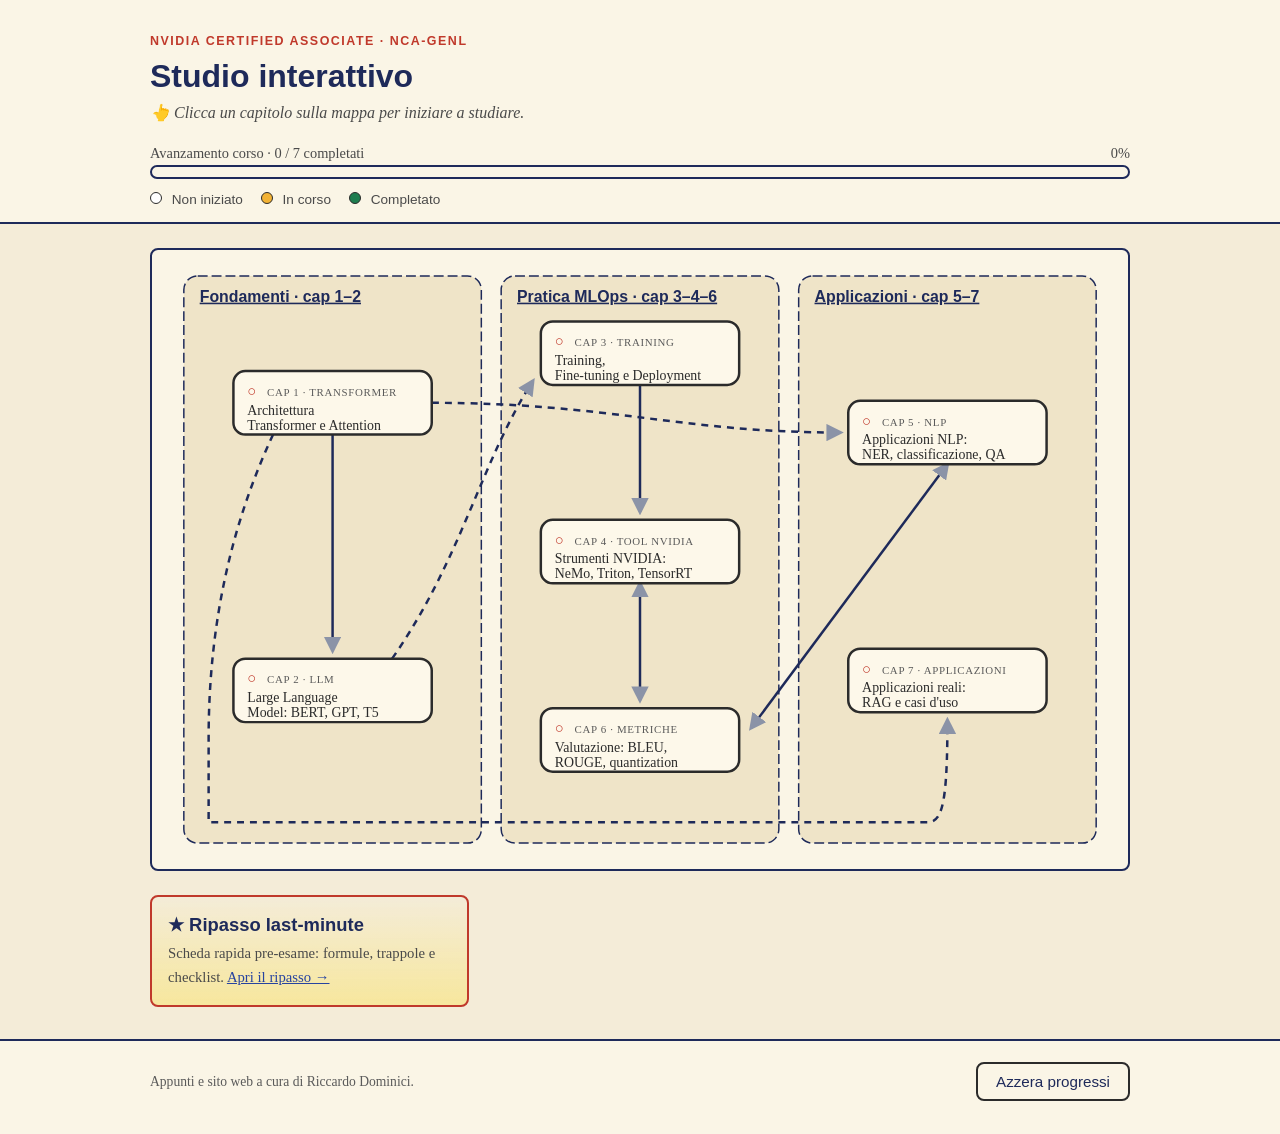
==== index.html @ e51ae3bf "NCA-GENL Studio: sito di studio interattivo (7 capitoli + ripasso) Audio-lezioni TTS, slide sincroni" ====
<!DOCTYPE html>
<html lang="it">
<head>
  <meta charset="UTF-8">
  <meta name="viewport" content="width=device-width, initial-scale=1.0">
  <title>NCA-GENL Studio — Mappa del corso</title>
  <link rel="stylesheet" href="style.css">
</head>
<body>
  <header class="site-header">
    <div class="wrap">
      <p class="eyebrow">NVIDIA Certified Associate · NCA-GENL</p>
      <h1>Studio interattivo</h1>
      <p class="subtitle">👆 Clicca un capitolo sulla mappa per iniziare a studiare.</p>
      <div class="progress-wrap">
        <div class="progress-meta">
          <span id="progress-label">Avanzamento corso</span>
          <span id="progress-pct">0%</span>
        </div>
        <div class="progress-bar" role="progressbar" aria-label="Avanzamento corso" aria-valuemin="0" aria-valuemax="100" aria-valuenow="0">
          <div id="progress-fill" class="progress-fill"></div>
        </div>
      </div>
      <ul class="legend">
        <li><span class="dot status-todo"></span> Non iniziato</li>
        <li><span class="dot status-doing"></span> In corso</li>
        <li><span class="dot status-done"></span> Completato</li>
      </ul>
    </div>
  </header>

  <main class="wrap">
    <section id="map-container" class="map-container" aria-live="polite">
      <p class="muted">Caricamento mappa…</p>
    </section>
    <p id="content-warning" class="notice" hidden></p>
    <section class="areas-list">
      <div class="area-cards">
        <article class="area-card ripasso-card"><h3>★ Ripasso last-minute</h3><p>Scheda rapida pre-esame: formule, trappole e checklist. <a href="chapter.html?id=quick-ref">Apri il ripasso →</a></p></article>
      </div>
    </section>
  </main>

  <footer class="site-footer">
    <div class="wrap">
      <p class="muted small">Appunti e sito web a cura di Riccardo Dominici.</p>
      <button id="reset-btn" class="btn ghost small" type="button">Azzera progressi</button>
    </div>
  </footer>

  <script src="tracker.js"></script>
  <script src="app.js"></script>
  <script src="map.js"></script>
  <script>
    document.addEventListener('DOMContentLoaded', function () {
      var app = window.NCA.app, tracker = window.NCA.tracker;
      var ids = app.CHAPTERS.map(function (c) { return c.id; });

      function drawProgress() {
        var p = tracker.progress(ids);
        document.getElementById('progress-label').textContent =
          'Avanzamento corso · ' + p.done + ' / ' + p.total + ' completati';
        document.getElementById('progress-pct').textContent = p.pct + '%';
        var fill = document.getElementById('progress-fill');
        fill.style.width = p.pct + '%';
        fill.parentElement.setAttribute('aria-valuenow', String(p.pct));
      }

      app.loadContent().then(function (res) {
        if (res.missing.length || Object.keys(res.chapters).length < 7) {
          var w = document.getElementById('content-warning');
          w.hidden = false;
          w.textContent = '📦 Alcuni contenuti sono in arrivo: i capitoli senza dati mostrano il titolo provvisorio.';
        }
        window.NCA.map.render(document.getElementById('map-container'), res.chapters);
        drawProgress();
      });

      document.getElementById('reset-btn').addEventListener('click', function () {
        if (confirm('Azzerare tutti i progressi?')) {
          tracker.resetAll();
          location.reload();
        }
      });

      // Ridisegna la mappa quando si torna da un capitolo (stato aggiornato).
      window.addEventListener('pageshow', function () {
        if (document.getElementById('map-container').querySelector('svg')) {
          app.loadContent().then(function (res) {
            window.NCA.map.render(document.getElementById('map-container'), res.chapters);
            drawProgress();
          });
        }
      });
    });
  </script>
</body>
</html>
---- style.css ----
/* style.css — tema "carta e penna" pulito.
 * Palette carta/inchiostro invariata, tipografia di sistema leggibile,
 * angoli dritti, niente rotazioni né texture rumorose. Zero dipendenze,
 * tutto offline (solo font di sistema). I selettori usati dal JS
 * (map.js, chapter.js, quiz.js, app.js, tracker.js) sono invariati. */

:root {
  --carta: #f4ecd8;          /* sfondo pagina: carta crema */
  --carta-chiara: #faf5e6;   /* foglietti / schede */
  --margine-rosso: rgba(198, 72, 72, 0.6);
  --inchiostro: #2b2b2b;     /* testo corpo: quasi-nero */
  --inchiostro-blu: #1e2a5a; /* titoli: blu-notte */
  --penna-blu: #2743a0;
  --penna-rossa: #c0392b;
  --penna-verde: #1e7d4f;
  --evidenziatore: rgba(250, 225, 90, 0.65);
  --radius: 8px;
  --font-ui: -apple-system, BlinkMacSystemFont, "Inter", "Segoe UI", Roboto, Helvetica, Arial, sans-serif;
  --font-testo: Georgia, "Times New Roman", serif;
}

* { box-sizing: border-box; }

body {
  margin: 0;
  color: var(--inchiostro);
  font-family: var(--font-testo);
  line-height: 1.6;
  background-color: var(--carta);
}

.wrap { max-width: 1020px; margin: 0 auto; padding: 0 20px; }

h1, h2, h3 {
  font-family: var(--font-ui);
  color: var(--inchiostro-blu);
  line-height: 1.25;
}

a { color: var(--penna-blu); text-decoration: underline; }
a:hover { color: var(--inchiostro-blu); }

/* ---------- Header / progresso / legenda ---------- */

.site-header {
  background: var(--carta-chiara);
  border-bottom: 2px solid var(--inchiostro-blu);
  padding: 32px 0 12px;
}
.eyebrow {
  color: var(--penna-rossa);
  text-transform: uppercase;
  letter-spacing: 0.12em;
  font-size: 0.78rem;
  margin: 0;
  font-family: var(--font-ui);
  font-weight: 700;
}
.site-header h1 { margin: 4px 0 0; font-size: 2rem; }
.subtitle { color: #4a4a4a; margin: 4px 0 16px; font-style: italic; }

.progress-meta { display: flex; justify-content: space-between; font-size: 0.9rem; color: #4a4a4a; }
.progress-bar {
  height: 14px;
  background: var(--carta-chiara);
  border: 2px solid var(--inchiostro-blu);
  border-radius: var(--radius);
  overflow: hidden;
}
.progress-fill {
  height: 100%;
  width: 0;
  background: linear-gradient(180deg, rgba(46, 125, 50, 0.85), rgba(46, 125, 50, 0.65));
  transition: width 0.4s ease;
}

.legend { display: flex; gap: 18px; list-style: none; padding: 10px 0 0; margin: 0; font-size: 0.85rem; color: #4a4a4a; flex-wrap: wrap; font-family: var(--font-ui); }
.dot { display: inline-block; width: 12px; height: 12px; border-radius: 50%; margin-right: 6px; vertical-align: baseline; border: 1px solid var(--inchiostro); }
.dot.status-todo { background: #fff; }
.dot.status-doing { background: #f2b234; }
.dot.status-done { background: var(--penna-verde); }

/* ---------- Mappa SVG ---------- */

.map-container {
  margin: 24px 0;
  background: var(--carta-chiara);
  border: 2px solid var(--inchiostro-blu);
  border-radius: var(--radius);
  padding: 12px;
}
.map-container svg { width: 100%; height: auto; display: block; }

.map-band { fill: #efe4c8; stroke: var(--inchiostro-blu); stroke-width: 1.5; stroke-dasharray: 10 4; }
.map-band-label {
  fill: var(--inchiostro-blu);
  font-size: 16px;
  font-weight: 700;
  font-family: var(--font-ui);
  text-decoration: underline;
}
.map-edge { fill: none; stroke: var(--inchiostro-blu); stroke-width: 2.5; }
.map-edge.dashed { stroke-dasharray: 7 6; }

.map-node { cursor: pointer; font-family: var(--font-testo); }
.map-node-box { stroke-width: 2.5; transition: filter 0.15s ease; }
.map-node:hover .map-node-box, .map-node:focus .map-node-box { filter: brightness(0.96); stroke-width: 3.5; }
.map-node:focus { outline: 2px dashed var(--penna-rossa); outline-offset: 3px; }
/* foglietti: carta chiara, bordo inchiostro */
.status-todo .map-node-box { fill: #fdf8ea; stroke: var(--inchiostro); }
.status-doing .map-node-box { fill: #fdf3d0; stroke: var(--inchiostro-blu); }
.status-done .map-node-box { fill: #eef3e4; stroke: var(--penna-verde); }
.map-node-badge { font-size: 15px; font-weight: 700; font-family: var(--font-ui); }
.status-todo .map-node-badge { fill: var(--penna-rossa); }
.status-doing .map-node-badge { fill: var(--penna-blu); }
.status-done .map-node-badge { fill: var(--penna-verde); }
.map-node-cap { fill: #5a5a5a; font-size: 11px; letter-spacing: 0.06em; }
.map-node-title { fill: var(--inchiostro); font-size: 14px; }

/* ---------- Schede aree ---------- */

.area-cards { display: grid; grid-template-columns: repeat(3, 1fr); gap: 12px; margin-bottom: 32px; }
.area-card {
  background: var(--carta-chiara);
  border: 2px solid var(--inchiostro);
  border-radius: var(--radius);
  padding: 16px;
}
.area-card h3 { margin: 0 0 6px; font-size: 1.15rem; }
.area-card p { margin: 0; color: #4a4a4a; font-size: 0.92rem; }
.ripasso-card {
  border-color: var(--penna-rossa);
  background: linear-gradient(180deg, transparent, var(--evidenziatore) 140%);
}

.notice {
  background: var(--carta-chiara);
  border: 2px dashed var(--penna-rossa);
  border-radius: var(--radius);
  padding: 12px 16px;
}
.muted { color: #5a5a5a; }
.small { font-size: 0.85rem; }

/* ---------- Pagina capitolo ---------- */

.chapter { padding-top: 24px; padding-bottom: 48px; }
.chapter-head { display: flex; align-items: center; gap: 12px; margin-bottom: 8px; flex-wrap: wrap; }
.back { color: var(--penna-blu); font-weight: 700; font-family: var(--font-ui); }
.area-tag {
  font-size: 0.8rem;
  padding: 3px 10px;
  border-radius: var(--radius);
  border: 2px solid var(--inchiostro);
  color: var(--inchiostro);
  font-family: var(--font-ui);
  font-weight: 700;
  /* effetto evidenziatore */
  background: linear-gradient(180deg, transparent 10%, var(--evidenziatore) 10%, var(--evidenziatore) 90%, transparent 90%);
}
.area-fondamenti { border-color: var(--penna-blu); }
.area-mlops { border-color: #b07d10; }
.area-applicazioni { border-color: var(--penna-verde); }

.block {
  position: relative;
  background-color: var(--carta-chiara);
  border: 2px solid var(--inchiostro);
  border-left: 4px solid var(--margine-rosso); /* idea del margine, in tinta unita */
  border-radius: var(--radius);
  padding: 18px 20px;
  margin: 20px 0;
}
.block h2 { margin: 0 0 10px; font-size: 1.35rem; }
.keywords { display: grid; grid-template-columns: 180px 1fr; gap: 8px 14px; margin: 0; }
.keywords dt {
  font-weight: 700;
  color: var(--inchiostro-blu);
  /* tinta piena evidenziatore: il termine sta DENTRO il riquadro */
  background: var(--evidenziatore);
  padding: 3px 10px;
  line-height: 1.5;
  border-radius: 2px;
  align-self: start;
  -webkit-box-decoration-break: clone;
  box-decoration-break: clone;
}
.keywords dd { margin: 0; }

/* ---------- Slide ---------- */

.slide-card {
  background: #fffdf4;
  border: 2px solid var(--inchiostro-blu);
  border-radius: var(--radius);
  /* Task5: slide protagonista della tab Lezione */
  padding: 28px 32px;
  min-height: 300px;
}
.slide-body { font-size: 1.08rem; line-height: 1.65; }
.slide-body h3 { margin-top: 0; font-size: 1.45rem; line-height: 1.3; }
.slide-body ul { padding-left: 22px; }
.slide-body li { margin: 8px 0; }
.slide-bar { display: flex; align-items: center; justify-content: space-between; margin-top: 16px; gap: 8px; }
.slide-counter { color: #5a5a5a; font-size: 0.9rem; font-family: var(--font-ui); }

/* ---------- Audio ---------- */

.audio-player { width: 100%; }
.audio-missing { margin: 0; font-style: italic; }

/* ---------- Quiz ---------- */

.quiz-q {
  border: 2px solid var(--inchiostro);
  border-radius: var(--radius);
  padding: 12px 16px;
  margin: 0 0 14px;
  background: #fffdf4;
}
.quiz-q legend { font-family: var(--font-ui); font-weight: 700; color: var(--inchiostro-blu); padding: 0 8px; }
.quiz-opt { display: block; padding: 5px 0; cursor: pointer; }
.quiz-opt:hover { background: rgba(250, 225, 90, 0.25); }
.quiz-opt input { margin-right: 8px; accent-color: var(--penna-rossa); }
.quiz-feedback { margin-top: 8px; padding: 8px 12px; font-size: 0.92rem; border-width: 2px; border-style: solid; border-radius: var(--radius); }
/* niente riempimenti piatti scuri: carta chiara + bordo penna */
.quiz-feedback.ok {
  background: #fffdf4;
  border-color: var(--penna-verde);
  color: #14532d;
}
.quiz-feedback.ko {
  background: #fffdf4;
  border-color: var(--penna-rossa);
  color: #7f1d1d;
}
.quiz-actions { display: flex; align-items: center; gap: 16px; flex-wrap: wrap; }
.quiz-result {
  color: var(--inchiostro);
  margin: 0;
  padding: 2px 8px;
  background: linear-gradient(180deg, transparent 20%, var(--evidenziatore) 20%, var(--evidenziatore) 88%, transparent 88%);
}

/* ---------- Bottone completamento ---------- */

.done-row { margin: 24px 0; text-align: center; }

/* ---------- Bottoni ---------- */

.btn {
  background: var(--carta-chiara);
  color: var(--inchiostro-blu);
  border: 2px solid var(--inchiostro);
  border-radius: var(--radius);
  padding: 9px 18px;
  font-size: 0.95rem;
  font-family: var(--font-ui);
  cursor: pointer;
  transition: border-color 0.12s ease, box-shadow 0.12s ease;
}
.btn:hover:not(:disabled) {
  border-color: var(--inchiostro-blu);
  box-shadow: 2px 2px 0 rgba(30, 42, 90, 0.35);
}
.btn:disabled { opacity: 0.4; cursor: default; }
.btn.primary { background: var(--evidenziatore); border-color: var(--inchiostro-blu); font-weight: 700; }
.btn.primary:hover { background: rgba(250, 225, 90, 0.85); }
.btn.big { font-size: 1.05rem; padding: 12px 28px; }
/* timbro di completamento */
.btn.done {
  background: #fffdf4;
  border: 3px double var(--penna-rossa);
  border-radius: var(--radius);
  color: var(--penna-rossa);
  font-weight: 700;
  letter-spacing: 0.04em;
}
.btn.done:hover:not(:disabled) { border-color: var(--penna-rossa); }
.btn.ghost { background: transparent; }
.slide-nav { min-width: 52px; }
button:focus-visible, a:focus-visible, input:focus-visible {
  outline: 2px dashed var(--penna-rossa);
  outline-offset: 2px;
}

/* ---------- Footer ---------- */

.site-footer { border-top: 2px solid var(--inchiostro-blu); padding: 16px 0 28px; background: var(--carta-chiara); }
.site-footer .wrap { display: flex; align-items: center; justify-content: space-between; gap: 12px; flex-wrap: wrap; }

@media (max-width: 640px) {
  .site-header h1 { font-size: 1.5rem; }
  .area-cards { grid-template-columns: 1fr; }
  .keywords { grid-template-columns: 1fr; }
  .quiz-actions { flex-direction: column; align-items: stretch; }
  .block { border-left-width: 3px; }
  .slide-bar { flex-wrap: wrap; }
  .map-container { padding: 8px; }
  .legend { gap: 12px; }
}

/* ---------- Pagina capitolo a tab + lezione guidata ---------- */
/* Solo riuso variabili esistenti: carta, inchiostro, evidenziatore. */

.tablist {
  display: flex;
  gap: 8px;
  flex-wrap: wrap;
  margin: 16px 0 0;
}
.tab {
  background: var(--carta-chiara);
  color: var(--inchiostro-blu);
  border: 2px solid var(--inchiostro);
  border-radius: var(--radius);
  padding: 9px 18px;
  font-size: 0.95rem;
  font-family: var(--font-ui);
  cursor: pointer;
}
.tab:hover { border-color: var(--inchiostro-blu); box-shadow: 2px 2px 0 rgba(30, 42, 90, 0.35); }
.tab[aria-selected="true"] {
  background: linear-gradient(180deg, transparent 10%, var(--evidenziatore) 10%, var(--evidenziatore) 90%, transparent 90%), var(--carta-chiara);
  border-color: var(--inchiostro-blu);
  font-weight: 700;
}
.tabpanel { margin-top: 0; }
.tabpanel[hidden] { display: none; }

/* Player custom */
.player { margin-bottom: 16px; }
.player-row { display: flex; align-items: center; gap: 8px; flex-wrap: wrap; }
.player .time {
  font-family: var(--font-ui);
  color: var(--inchiostro-blu);
  font-size: 0.9rem;
  white-space: nowrap;
}
.speed-group { display: inline-flex; gap: 4px; flex-wrap: wrap; }
.speed-btn { padding: 5px 10px; font-size: 0.82rem; }
.speed-btn.on { background: var(--evidenziatore); border-color: var(--inchiostro-blu); font-weight: 700; }
.seek-wrap { position: relative; margin-top: 10px; }
.seek { width: 100%; accent-color: var(--penna-rossa); }
.seek-ticks { position: relative; height: 8px; }
.seek-tick {
  position: absolute;
  top: 0;
  width: 2px;
  height: 8px;
  background: var(--inchiostro-blu);
  opacity: 0.55;
}

/* Trascrizione karaoke */
.transcript {
  margin-top: 16px;
  /* Task5: trascrizione secondaria e compatta, karaoke invariato */
  max-height: 180px;
  overflow-y: auto;
  padding: 8px 10px;
  border: 1px solid rgba(43, 43, 43, 0.35);
  border-radius: var(--radius);
  background: var(--carta-chiara);
  font-size: 0.92rem;
}
.sentence {
  margin: 0 0 8px;
  padding: 6px 10px;
  border-radius: 4px;
  line-height: 1.55;
}
.sentence.clickable { cursor: pointer; }
.sentence.clickable:hover { background: rgba(250, 225, 90, 0.25); }
.sentence.active {
  /* giallo evidenziatore del tema, tinta piena per massima visibilità */
  background: var(--evidenziatore);
  font-weight: 700;
  color: var(--inchiostro-blu);
}

@media (max-width: 640px) {
  .player-row { align-items: stretch; }
  /* Task5: slide protagonista anche su mobile, transcript compatto */
  .slide-card { padding: 20px 18px; min-height: 220px; }
  .slide-body { font-size: 1rem; }
  .slide-body h3 { font-size: 1.2rem; }
  .transcript { max-height: 140px; }
}

/* Formule MathML - task6 */
.slide-body li.has-formula { list-style: none; margin-left: -22px; }
.formula {
  /* riquadro formula: centrata, serif grande, evidenziatore sobrio in palette */
  text-align: center;
  font-family: var(--font-testo);
  font-size: 1.25rem;
  line-height: 2;
  padding: 12px 16px;
  margin: 12px 0 6px;
  background: var(--carta-chiara);
  border: 1px solid var(--margine-rosso);
  border-left: 4px solid var(--penna-blu);
  border-radius: var(--radius);
  overflow-x: auto;
}
.formula math { font-size: 1.2em; }
.formula-fb { display: none; }
.no-mathml .formula math { display: none; }
.no-mathml .formula-fb {
  /* fallback Unicode leggibile quando il browser non compone MathML */
  display: block;
  font-family: var(--font-testo);
  font-size: 1.15rem;
  font-style: italic;
  color: var(--inchiostro);
}
.formula-caption {
  font-size: 0.98rem;
  line-height: 1.6;
  color: var(--inchiostro);
  margin: 2px 0 10px;
  padding-left: 4px;
  border-left: 3px solid var(--evidenziatore);
}
.slide-body li.has-diagnosis { list-style: none; margin-left: -22px; }
.diagnosis-title {
  font-weight: 700;
  color: var(--inchiostro-blu);
  font-size: 1.08rem;
  margin: 10px 0 4px;
}
.diagnosis-text {
  background: var(--carta-chiara);
  border: 1px solid var(--margine-rosso);
  border-left: 4px solid var(--penna-verde);
  border-radius: var(--radius);
  padding: 10px 14px;
  line-height: 1.65;
  margin-bottom: 8px;
}
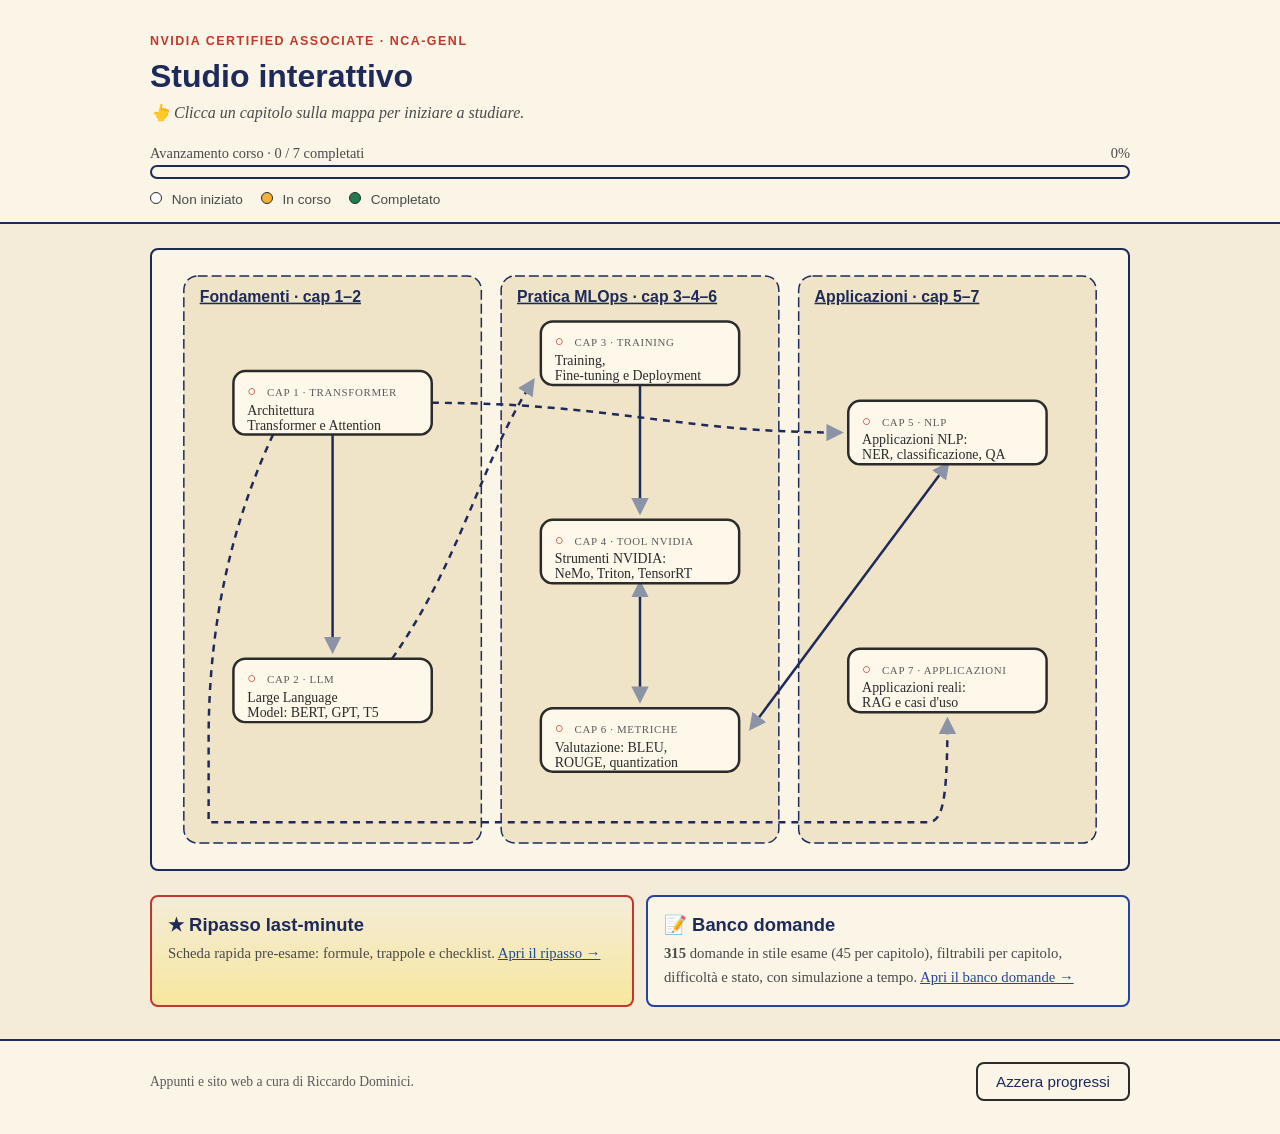
==== commit 0292774d: "Banco domande: 315 domande d'esame filtrabili per capitolo Il quiz di fine capitolo (6-7 domande) ba" ====
--- a/index.html
+++ b/index.html
@@ -37,6 +37,7 @@
     <section class="areas-list">
       <div class="area-cards">
         <article class="area-card ripasso-card"><h3>★ Ripasso last-minute</h3><p>Scheda rapida pre-esame: formule, trappole e checklist. <a href="chapter.html?id=quick-ref">Apri il ripasso →</a></p></article>
+        <article class="area-card domande-card"><h3>📝 Banco domande</h3><p><strong id="qbank-count">315</strong> domande in stile esame (45 per capitolo), filtrabili per capitolo, difficoltà e stato, con simulazione a tempo. <a href="domande.html">Apri il banco domande →</a></p></article>
       </div>
     </section>
   </main>
--- a/style.css
+++ b/style.css
@@ -119,7 +119,7 @@
 
 /* ---------- Schede aree ---------- */
 
-.area-cards { display: grid; grid-template-columns: repeat(3, 1fr); gap: 12px; margin-bottom: 32px; }
+.area-cards { display: grid; grid-template-columns: repeat(auto-fit, minmax(260px, 1fr)); gap: 12px; margin-bottom: 32px; }
 .area-card {
   background: var(--carta-chiara);
   border: 2px solid var(--inchiostro);
@@ -439,3 +439,240 @@
   line-height: 1.65;
   margin-bottom: 8px;
 }
+
+/* ---------- Banco domande (domande.html) ---------- */
+/* Stessa palette carta/inchiostro: chip = foglietti, card = schede. */
+
+.qbank-page { padding-top: 24px; padding-bottom: 56px; }
+
+/* Barra filtri */
+.qb-toolbar {
+  background: var(--carta-chiara);
+  border: 2px solid var(--inchiostro-blu);
+  border-radius: var(--radius);
+  padding: 14px 16px;
+  margin: 20px 0 16px;
+}
+.qb-row {
+  display: flex;
+  align-items: baseline;
+  gap: 10px;
+  flex-wrap: wrap;
+  margin-bottom: 10px;
+}
+.qb-row:last-child { margin-bottom: 0; }
+.qb-label {
+  font-family: var(--font-ui);
+  font-weight: 700;
+  color: var(--inchiostro-blu);
+  font-size: 0.85rem;
+  text-transform: uppercase;
+  letter-spacing: 0.06em;
+  min-width: 82px;
+}
+.chip-group { display: flex; gap: 6px; flex-wrap: wrap; }
+.chip {
+  background: #fdf8ea;
+  color: var(--inchiostro);
+  border: 2px solid var(--inchiostro);
+  border-radius: var(--radius);
+  padding: 5px 12px;
+  font-family: var(--font-ui);
+  font-size: 0.85rem;
+  cursor: pointer;
+  transition: box-shadow 0.12s ease, border-color 0.12s ease;
+}
+.chip:hover:not(:disabled) { border-color: var(--inchiostro-blu); box-shadow: 2px 2px 0 rgba(30, 42, 90, 0.3); }
+.chip:disabled { opacity: 0.35; cursor: default; }
+.chip.on {
+  background: var(--evidenziatore);
+  border-color: var(--inchiostro-blu);
+  font-weight: 700;
+  color: var(--inchiostro-blu);
+}
+/* i chip capitolo ereditano il colore d'area già usato in mappa e tag */
+.chip.area-fondamenti.on { border-color: var(--penna-blu); }
+.chip.area-mlops.on { border-color: #b07d10; }
+.chip.area-applicazioni.on { border-color: var(--penna-verde); }
+
+.qb-search {
+  flex: 1 1 260px;
+  min-width: 180px;
+  padding: 7px 10px;
+  font-family: var(--font-ui);
+  font-size: 0.9rem;
+  color: var(--inchiostro);
+  background: #fffdf4;
+  border: 2px solid var(--inchiostro);
+  border-radius: var(--radius);
+}
+
+/* Statistiche */
+.qb-statsbox { margin-bottom: 18px; }
+.qb-stats { margin: 0 0 6px; font-family: var(--font-ui); font-size: 0.95rem; }
+.qb-bar { height: 10px; }
+.qb-ok { color: var(--penna-verde); font-weight: 700; }
+.qb-ko { color: var(--penna-rossa); font-weight: 700; }
+
+/* Card domanda */
+.qlist { display: flex; flex-direction: column; gap: 14px; }
+.qcard {
+  background: var(--carta-chiara);
+  border: 2px solid var(--inchiostro);
+  border-left: 4px solid var(--margine-rosso);
+  border-radius: var(--radius);
+  padding: 14px 18px;
+}
+.qcard.answered-ok { border-left-color: var(--penna-verde); }
+.qcard.answered-ko { border-left-color: var(--penna-rossa); }
+
+.qcard-head { display: flex; align-items: center; gap: 8px; flex-wrap: wrap; margin-bottom: 8px; }
+.qnum {
+  font-family: var(--font-ui);
+  font-weight: 700;
+  color: var(--inchiostro-blu);
+  font-size: 0.95rem;
+}
+.qtag {
+  font-family: var(--font-ui);
+  font-size: 0.72rem;
+  padding: 2px 8px;
+  border: 1px solid var(--inchiostro);
+  border-radius: var(--radius);
+  color: var(--inchiostro);
+  background: #fdf8ea;
+  white-space: nowrap;
+}
+.qtag.area-fondamenti { border-color: var(--penna-blu); color: var(--penna-blu); }
+.qtag.area-mlops { border-color: #b07d10; color: #8a610c; }
+.qtag.area-applicazioni { border-color: var(--penna-verde); color: var(--penna-verde); }
+.qtag.diff-facile { border-style: dashed; color: #5a5a5a; }
+.qtag.diff-media { background: rgba(250, 225, 90, 0.35); }
+.qtag.diff-difficile { border-color: var(--penna-rossa); color: var(--penna-rossa); font-weight: 700; }
+.qtag.tag { opacity: 0.75; font-style: italic; }
+
+.star {
+  margin-left: auto;
+  background: transparent;
+  border: none;
+  font-size: 1.25rem;
+  line-height: 1;
+  color: #9a9a9a;
+  cursor: pointer;
+  padding: 2px 4px;
+}
+.star.on { color: #c8971a; }
+.star:hover { color: var(--penna-rossa); }
+
+.qtext {
+  font-size: 1.05rem;
+  margin: 0 0 12px;
+  line-height: 1.55;
+}
+
+.qopts { display: flex; flex-direction: column; gap: 6px; }
+.qopt {
+  display: flex;
+  align-items: flex-start;
+  gap: 10px;
+  width: 100%;
+  text-align: left;
+  background: #fffdf4;
+  border: 2px solid rgba(43, 43, 43, 0.45);
+  border-radius: var(--radius);
+  padding: 9px 12px;
+  font-family: var(--font-testo);
+  font-size: 0.98rem;
+  line-height: 1.45;
+  color: var(--inchiostro);
+  cursor: pointer;
+  transition: background 0.12s ease, border-color 0.12s ease;
+}
+.qopt:hover:not(:disabled) { background: rgba(250, 225, 90, 0.25); border-color: var(--inchiostro); }
+.qopt:disabled { cursor: default; }
+.qopt-k {
+  font-family: var(--font-ui);
+  font-weight: 700;
+  color: var(--inchiostro-blu);
+  min-width: 18px;
+}
+.qopt.ok { border-color: var(--penna-verde); background: #eef5ea; }
+.qopt.ok .qopt-k { color: var(--penna-verde); }
+.qopt.ko { border-color: var(--penna-rossa); background: #f8ecea; }
+.qopt.ko .qopt-k { color: var(--penna-rossa); }
+.qopt.chosen { border-color: var(--inchiostro-blu); background: var(--evidenziatore); font-weight: 700; }
+
+/* Feedback e spiegazione */
+.qfb-host { margin-top: 10px; }
+.qfb {
+  border: 2px solid var(--inchiostro);
+  border-radius: var(--radius);
+  background: #fffdf4;
+  padding: 10px 14px;
+}
+.qfb.ok { border-color: var(--penna-verde); }
+.qfb.ko { border-color: var(--penna-rossa); }
+.qfb-title { margin: 0 0 6px; font-family: var(--font-ui); font-weight: 700; font-size: 0.92rem; }
+.qfb.ok .qfb-title { color: #14532d; }
+.qfb.ko .qfb-title { color: #7f1d1d; }
+.qfb-text { margin: 0; font-size: 0.95rem; line-height: 1.6; }
+.qfb-src { margin: 6px 0 0; font-size: 0.78rem; color: #6a6a6a; font-style: italic; }
+.qretry { margin-top: 8px; }
+
+.qb-more { display: block; margin: 20px auto 0; }
+
+/* Simulazione d'esame */
+.exam-setup h2 { margin-top: 0; }
+.exam-bar {
+  position: sticky;
+  top: 0;
+  z-index: 5;
+  display: flex;
+  align-items: center;
+  gap: 14px;
+  flex-wrap: wrap;
+  background: var(--carta-chiara);
+  border: 2px solid var(--inchiostro-blu);
+  border-radius: var(--radius);
+  padding: 10px 14px;
+  margin-bottom: 14px;
+}
+.exam-count { font-family: var(--font-ui); font-weight: 700; color: var(--inchiostro-blu); }
+.exam-clock {
+  font-family: var(--font-ui);
+  font-size: 1.1rem;
+  font-weight: 700;
+  padding: 2px 10px;
+  border: 2px solid var(--inchiostro);
+  border-radius: var(--radius);
+  background: #fffdf4;
+}
+.exam-clock.urgent { color: var(--penna-rossa); border-color: var(--penna-rossa); }
+.exam-bar .btn { margin-left: auto; }
+
+.exam-result { text-align: center; }
+.exam-result.pass { border-color: var(--penna-verde); }
+.exam-result.fail { border-color: var(--penna-rossa); }
+.exam-score {
+  font-family: var(--font-ui);
+  font-size: 2rem;
+  font-weight: 700;
+  margin: 6px 0;
+  color: var(--inchiostro-blu);
+}
+.exam-result.pass .exam-score { color: var(--penna-verde); }
+.exam-result.fail .exam-score { color: var(--penna-rossa); }
+
+/* Scheda "banco domande" in home e link nel capitolo */
+.domande-card { border-color: var(--penna-blu); }
+.chapter-qlink { margin: 18px 0 0; }
+
+@media (max-width: 640px) {
+  .qb-label { min-width: 100%; }
+  .qb-row { gap: 6px; }
+  .chip { font-size: 0.8rem; padding: 5px 10px; }
+  .qcard { padding: 12px 14px; }
+  .qtext { font-size: 1rem; }
+  .exam-bar { gap: 8px; }
+  .exam-bar .btn { margin-left: 0; width: 100%; }
+}
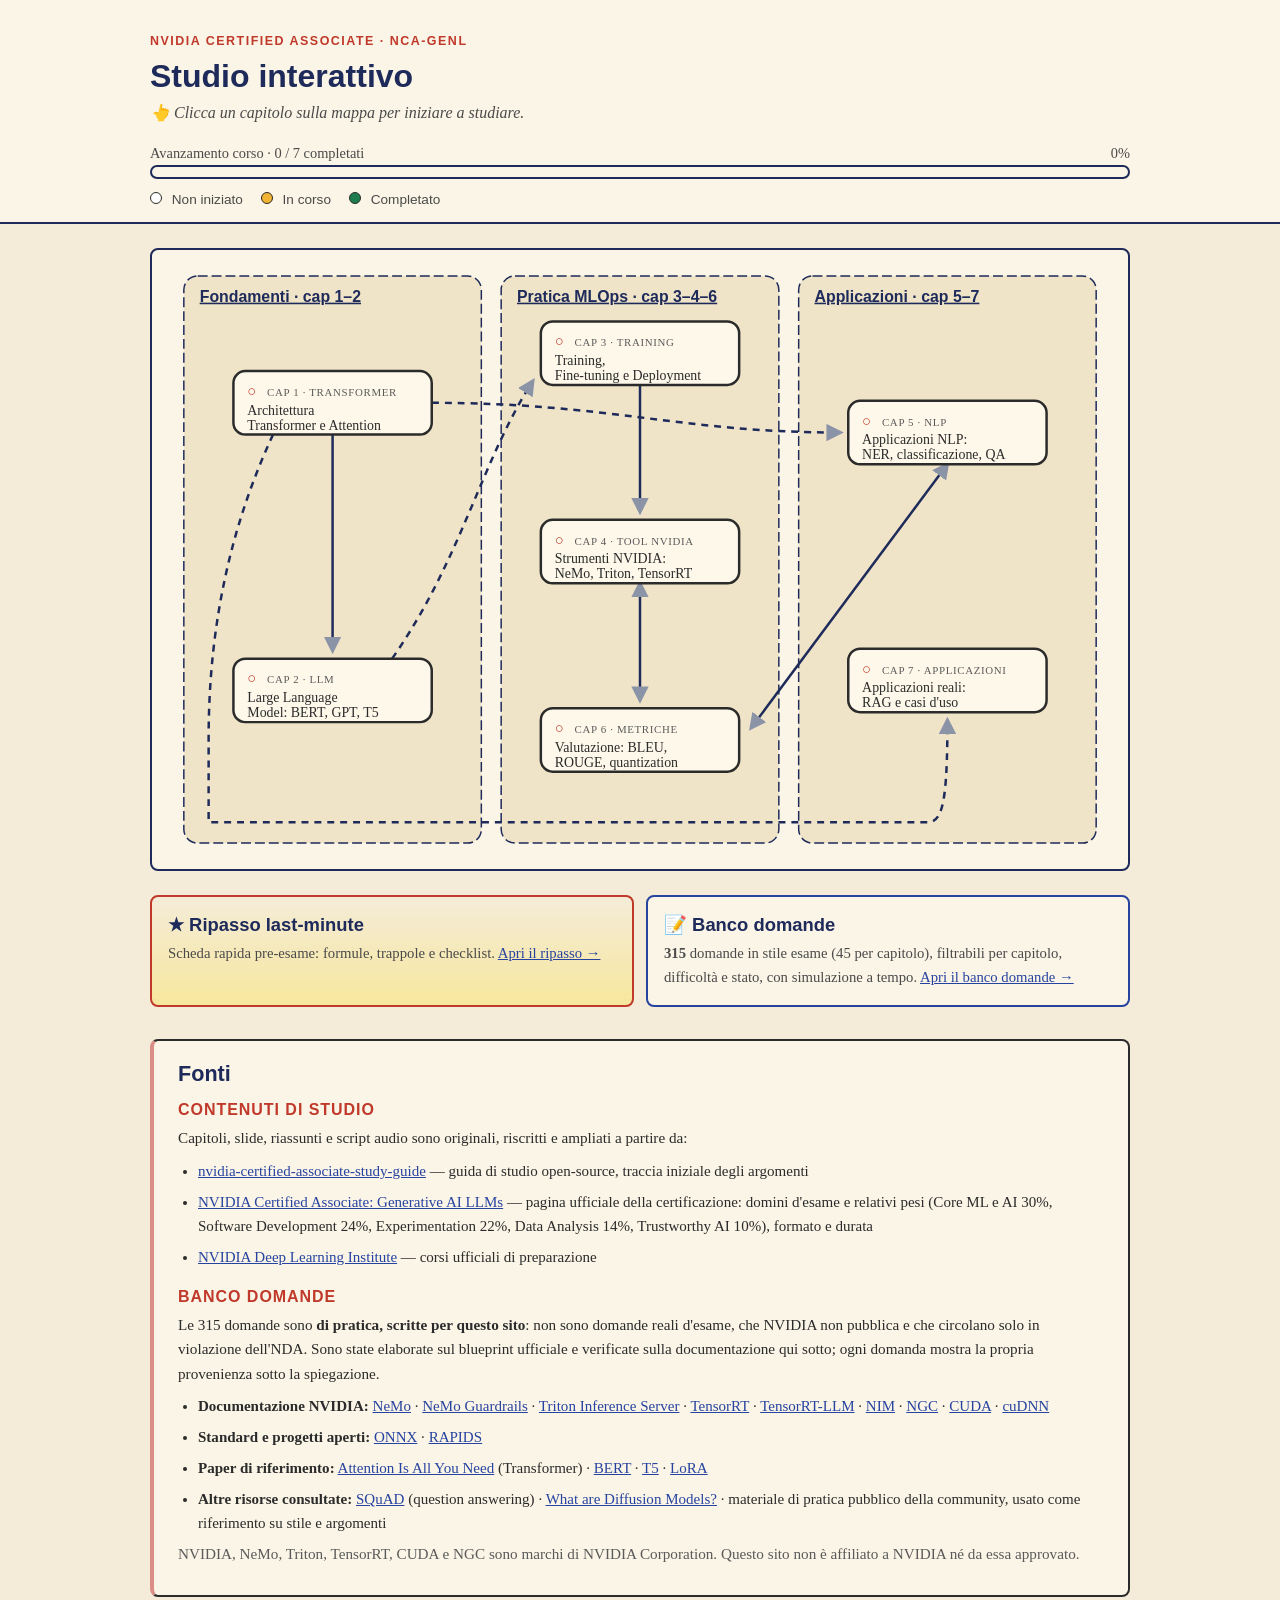
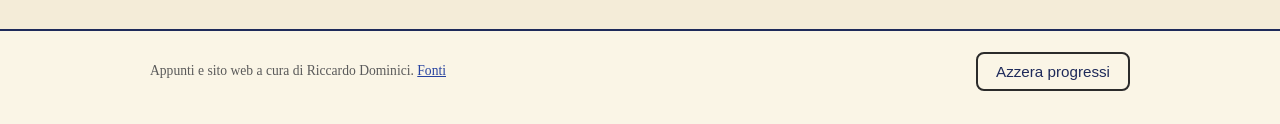
==== commit 4c129a96: "Aggiunge sezione Fonti in fondo alla home (studio + banco domande) Citati guida open-source di parte" ====
--- a/index.html
+++ b/index.html
@@ -40,11 +40,63 @@
         <article class="area-card domande-card"><h3>📝 Banco domande</h3><p><strong id="qbank-count">315</strong> domande in stile esame (45 per capitolo), filtrabili per capitolo, difficoltà e stato, con simulazione a tempo. <a href="domande.html">Apri il banco domande →</a></p></article>
       </div>
     </section>
+
+    <section id="fonti" class="sources">
+      <h2>Fonti</h2>
+
+      <h3>Contenuti di studio</h3>
+      <p>Capitoli, slide, riassunti e script audio sono originali, riscritti e ampliati a partire da:</p>
+      <ul>
+        <li><a href="https://github.com/ednarvaez/nvidia-certified-associate-study-guide">nvidia-certified-associate-study-guide</a> — guida di studio open-source, traccia iniziale degli argomenti</li>
+        <li><a href="https://www.nvidia.com/en-us/learn/certification/generative-ai-llm-associate/">NVIDIA Certified Associate: Generative AI LLMs</a> — pagina ufficiale della certificazione: domini d'esame e relativi pesi (Core ML e AI 30%, Software Development 24%, Experimentation 22%, Data Analysis 14%, Trustworthy AI 10%), formato e durata</li>
+        <li><a href="https://learn.nvidia.com/">NVIDIA Deep Learning Institute</a> — corsi ufficiali di preparazione</li>
+      </ul>
+
+      <h3>Banco domande</h3>
+      <p>
+        Le 315 domande sono <strong>di pratica, scritte per questo sito</strong>: non sono domande reali
+        d'esame, che NVIDIA non pubblica e che circolano solo in violazione dell'NDA. Sono state elaborate
+        sul blueprint ufficiale e verificate sulla documentazione qui sotto; ogni domanda mostra la propria
+        provenienza sotto la spiegazione.
+      </p>
+      <ul>
+        <li><strong>Documentazione NVIDIA:</strong>
+          <a href="https://docs.nvidia.com/nemo/">NeMo</a> ·
+          <a href="https://docs.nvidia.com/nemo/guardrails/">NeMo Guardrails</a> ·
+          <a href="https://docs.nvidia.com/deeplearning/triton-inference-server/">Triton Inference Server</a> ·
+          <a href="https://docs.nvidia.com/deeplearning/tensorrt/">TensorRT</a> ·
+          <a href="https://docs.nvidia.com/tensorrt-llm/">TensorRT-LLM</a> ·
+          <a href="https://docs.nvidia.com/nim/">NIM</a> ·
+          <a href="https://catalog.ngc.nvidia.com/">NGC</a> ·
+          <a href="https://developer.nvidia.com/cuda-toolkit">CUDA</a> ·
+          <a href="https://developer.nvidia.com/cudnn">cuDNN</a>
+        </li>
+        <li><strong>Standard e progetti aperti:</strong>
+          <a href="https://onnx.ai/">ONNX</a> ·
+          <a href="https://rapids.ai/">RAPIDS</a>
+        </li>
+        <li><strong>Paper di riferimento:</strong>
+          <a href="https://arxiv.org/abs/1706.03762">Attention Is All You Need</a> (Transformer) ·
+          <a href="https://arxiv.org/abs/1810.04805">BERT</a> ·
+          <a href="https://arxiv.org/abs/1910.10683">T5</a> ·
+          <a href="https://arxiv.org/abs/2106.09685">LoRA</a>
+        </li>
+        <li><strong>Altre risorse consultate:</strong>
+          <a href="https://rajpurkar.github.io/SQuAD-explorer/">SQuAD</a> (question answering) ·
+          <a href="https://lilianweng.github.io/posts/2021-07-11-diffusion-models/">What are Diffusion Models?</a> ·
+          materiale di pratica pubblico della community, usato come riferimento su stile e argomenti
+        </li>
+      </ul>
+      <p class="muted small">
+        NVIDIA, NeMo, Triton, TensorRT, CUDA e NGC sono marchi di NVIDIA Corporation.
+        Questo sito non è affiliato a NVIDIA né da essa approvato.
+      </p>
+    </section>
   </main>
 
   <footer class="site-footer">
     <div class="wrap">
-      <p class="muted small">Appunti e sito web a cura di Riccardo Dominici.</p>
+      <p class="muted small">Appunti e sito web a cura di Riccardo Dominici. <a href="#fonti">Fonti</a></p>
       <button id="reset-btn" class="btn ghost small" type="button">Azzera progressi</button>
     </div>
   </footer>
--- a/style.css
+++ b/style.css
@@ -676,3 +676,32 @@
   .exam-bar { gap: 8px; }
   .exam-bar .btn { margin-left: 0; width: 100%; }
 }
+
+/* ---------- Sezione Fonti (fondo home) ---------- */
+
+.sources {
+  background: var(--carta-chiara);
+  border: 2px solid var(--inchiostro);
+  border-left: 4px solid var(--margine-rosso);
+  border-radius: var(--radius);
+  padding: 20px 24px;
+  margin: 0 0 32px;
+}
+.sources h2 { margin: 0 0 4px; font-size: 1.35rem; }
+.sources h3 {
+  margin: 18px 0 6px;
+  font-size: 1rem;
+  text-transform: uppercase;
+  letter-spacing: 0.06em;
+  color: var(--penna-rossa);
+}
+.sources h3:first-of-type { margin-top: 12px; }
+.sources p { margin: 0 0 8px; font-size: 0.95rem; }
+.sources ul { margin: 0; padding-left: 20px; }
+.sources li { margin: 7px 0; font-size: 0.94rem; line-height: 1.6; }
+.sources a { word-break: break-word; }
+
+@media (max-width: 640px) {
+  .sources { padding: 16px 16px; }
+  .sources li { font-size: 0.9rem; }
+}
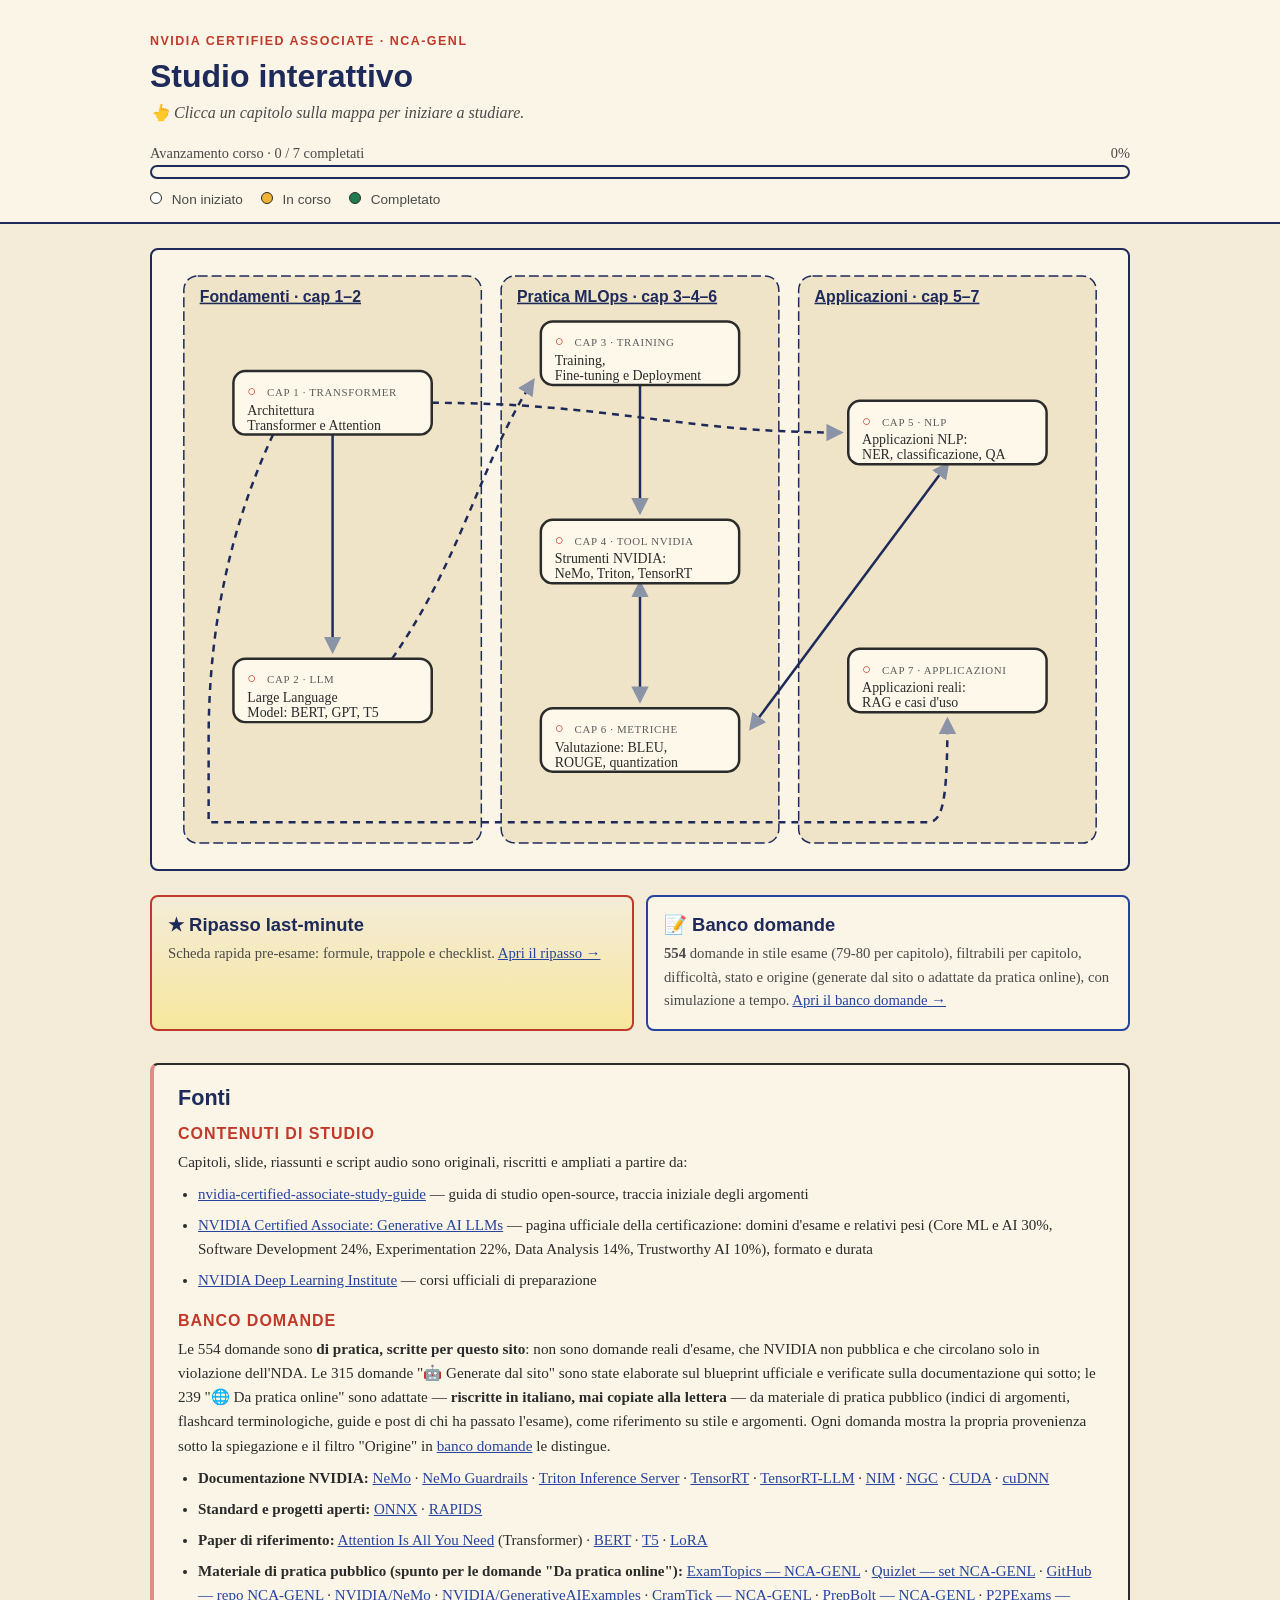
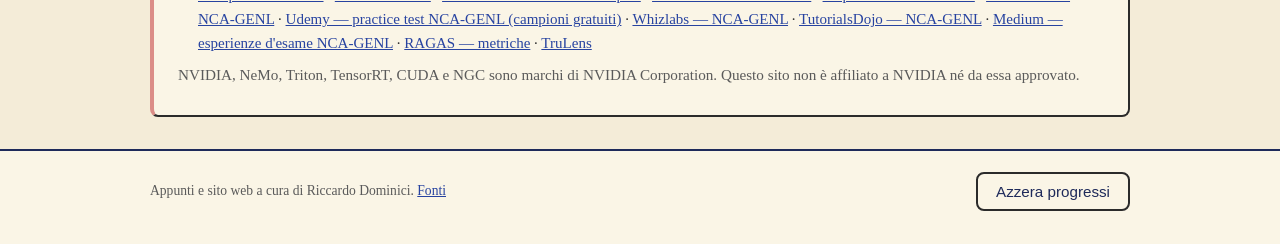
==== commit 29463d09: "Banco domande: 554 totali (+239 adattate da pratica online), filtro Origine - Aggiunge 34 domande/ch" ====
--- a/index.html
+++ b/index.html
@@ -37,7 +37,7 @@
     <section class="areas-list">
       <div class="area-cards">
         <article class="area-card ripasso-card"><h3>★ Ripasso last-minute</h3><p>Scheda rapida pre-esame: formule, trappole e checklist. <a href="chapter.html?id=quick-ref">Apri il ripasso →</a></p></article>
-        <article class="area-card domande-card"><h3>📝 Banco domande</h3><p><strong id="qbank-count">315</strong> domande in stile esame (45 per capitolo), filtrabili per capitolo, difficoltà e stato, con simulazione a tempo. <a href="domande.html">Apri il banco domande →</a></p></article>
+        <article class="area-card domande-card"><h3>📝 Banco domande</h3><p><strong id="qbank-count">554</strong> domande in stile esame (79-80 per capitolo), filtrabili per capitolo, difficoltà, stato e origine (generate dal sito o adattate da pratica online), con simulazione a tempo. <a href="domande.html">Apri il banco domande →</a></p></article>
       </div>
     </section>
 
@@ -54,10 +54,15 @@
 
       <h3>Banco domande</h3>
       <p>
-        Le 315 domande sono <strong>di pratica, scritte per questo sito</strong>: non sono domande reali
-        d'esame, che NVIDIA non pubblica e che circolano solo in violazione dell'NDA. Sono state elaborate
-        sul blueprint ufficiale e verificate sulla documentazione qui sotto; ogni domanda mostra la propria
-        provenienza sotto la spiegazione.
+        Le 554 domande sono <strong>di pratica, scritte per questo sito</strong>: non sono domande reali
+        d'esame, che NVIDIA non pubblica e che circolano solo in violazione dell'NDA. Le 315 domande
+        "🤖 Generate dal sito" sono state elaborate sul blueprint ufficiale e verificate sulla
+        documentazione qui sotto; le 239 "🌐 Da pratica online" sono adattate — <strong>riscritte in
+        italiano, mai copiate alla lettera</strong> — da materiale di pratica pubblico (indici di
+        argomenti, flashcard terminologiche, guide e post di chi ha passato l'esame), come
+        riferimento su stile e argomenti. Ogni domanda mostra la propria
+        provenienza sotto la spiegazione e il filtro "Origine" in
+        <a href="domande.html">banco domande</a> le distingue.
       </p>
       <ul>
         <li><strong>Documentazione NVIDIA:</strong>
@@ -81,10 +86,21 @@
           <a href="https://arxiv.org/abs/1910.10683">T5</a> ·
           <a href="https://arxiv.org/abs/2106.09685">LoRA</a>
         </li>
-        <li><strong>Altre risorse consultate:</strong>
-          <a href="https://rajpurkar.github.io/SQuAD-explorer/">SQuAD</a> (question answering) ·
-          <a href="https://lilianweng.github.io/posts/2021-07-11-diffusion-models/">What are Diffusion Models?</a> ·
-          materiale di pratica pubblico della community, usato come riferimento su stile e argomenti
+        <li><strong>Materiale di pratica pubblico (spunto per le domande "Da pratica online"):</strong>
+          <a href="https://www.examtopics.com/exams/nvidia/nca-genl/">ExamTopics — NCA-GENL</a> ·
+          <a href="https://quizlet.com/search?query=NCA-GENL">Quizlet — set NCA-GENL</a> ·
+          <a href="https://github.com/search?q=NCA-GENL&type=repositories">GitHub — repo NCA-GENL</a> ·
+          <a href="https://github.com/NVIDIA/NeMo">NVIDIA/NeMo</a> ·
+          <a href="https://github.com/NVIDIA/GenerativeAIExamples">NVIDIA/GenerativeAIExamples</a> ·
+          <a href="https://cramtick.com/nvidia/nca-genl-exam-questions.html">CramTick — NCA-GENL</a> ·
+          <a href="https://prepbolt.com/nvidia/nca-genl-practice-test.html">PrepBolt — NCA-GENL</a> ·
+          <a href="https://www.p2pexams.com/nvidia/nca-genl-questions">P2PExams — NCA-GENL</a> ·
+          <a href="https://www.udemy.com/">Udemy — practice test NCA-GENL (campioni gratuiti)</a> ·
+          <a href="https://www.whizlabs.com/">Whizlabs — NCA-GENL</a> ·
+          <a href="https://tutorialsdojo.com/">TutorialsDojo — NCA-GENL</a> ·
+          <a href="https://medium.com/search?q=NCA-GENL">Medium — esperienze d'esame NCA-GENL</a> ·
+          <a href="https://docs.ragas.io/en/stable/concepts/metrics/available_metrics/">RAGAS — metriche</a> ·
+          <a href="https://www.trulens.org/">TruLens</a>
         </li>
       </ul>
       <p class="muted small">
--- a/style.css
+++ b/style.css
@@ -550,6 +550,8 @@
 .qtag.diff-media { background: rgba(250, 225, 90, 0.35); }
 .qtag.diff-difficile { border-color: var(--penna-rossa); color: var(--penna-rossa); font-weight: 700; }
 .qtag.tag { opacity: 0.75; font-style: italic; }
+.qtag.origin-ai { border-style: dotted; }
+.qtag.origin-esterna { background: rgba(144, 199, 255, 0.35); font-weight: 700; }
 
 .star {
   margin-left: auto;
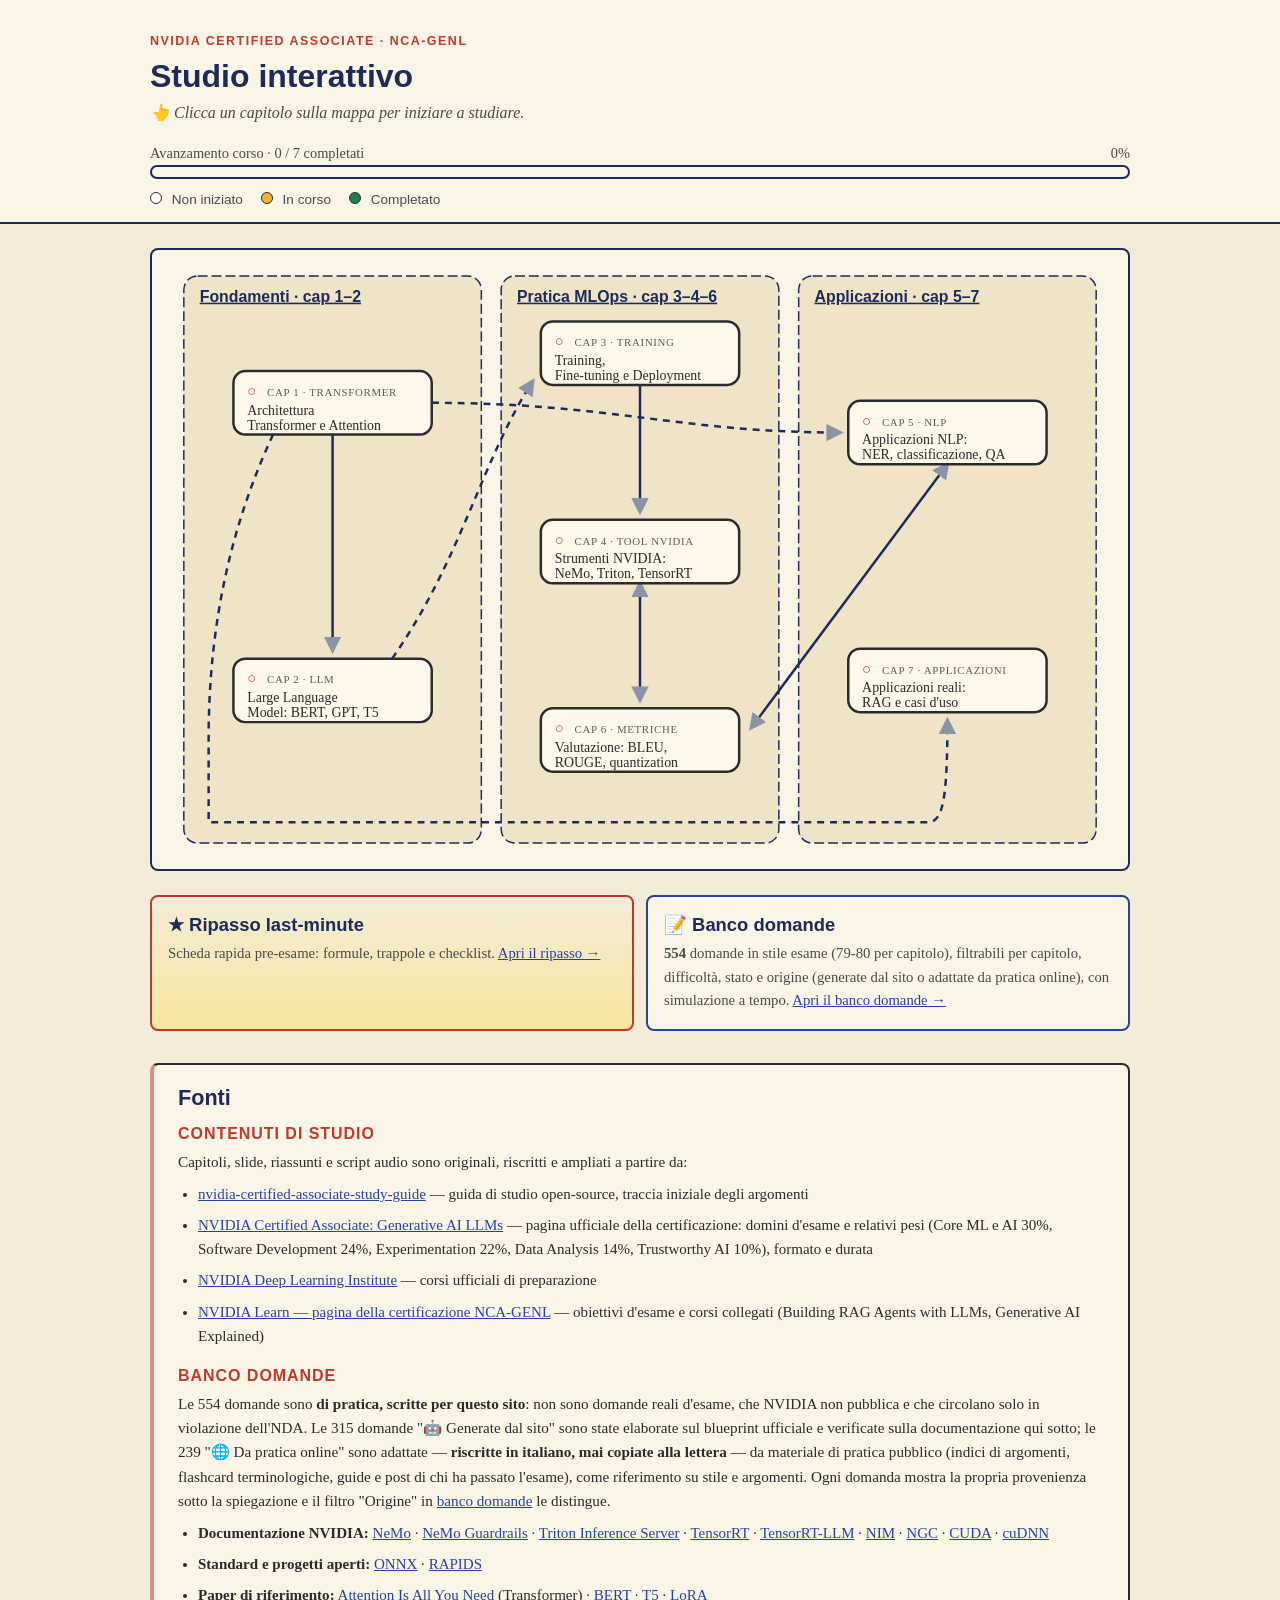
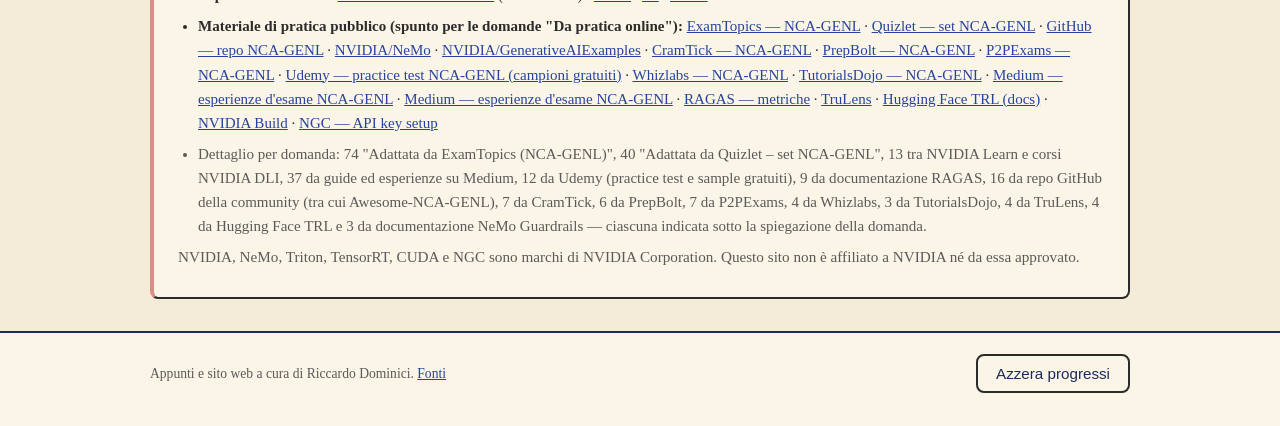
==== commit 9ce0eb6e: "Fonti: dettaglio provenienze delle 239 domande esterne + cert NVIDIA Learn Co-Authored-By: Claude Co" ====
--- a/index.html
+++ b/index.html
@@ -50,6 +50,7 @@
         <li><a href="https://github.com/ednarvaez/nvidia-certified-associate-study-guide">nvidia-certified-associate-study-guide</a> — guida di studio open-source, traccia iniziale degli argomenti</li>
         <li><a href="https://www.nvidia.com/en-us/learn/certification/generative-ai-llm-associate/">NVIDIA Certified Associate: Generative AI LLMs</a> — pagina ufficiale della certificazione: domini d'esame e relativi pesi (Core ML e AI 30%, Software Development 24%, Experimentation 22%, Data Analysis 14%, Trustworthy AI 10%), formato e durata</li>
         <li><a href="https://learn.nvidia.com/">NVIDIA Deep Learning Institute</a> — corsi ufficiali di preparazione</li>
+        <li><a href="https://learn.nvidia.com/certification-certified-associate-generative-ai-llms">NVIDIA Learn — pagina della certificazione NCA-GENL</a> — obiettivi d'esame e corsi collegati (Building RAG Agents with LLMs, Generative AI Explained)</li>
       </ul>
 
       <h3>Banco domande</h3>
@@ -99,9 +100,14 @@
           <a href="https://www.whizlabs.com/">Whizlabs — NCA-GENL</a> ·
           <a href="https://tutorialsdojo.com/">TutorialsDojo — NCA-GENL</a> ·
           <a href="https://medium.com/search?q=NCA-GENL">Medium — esperienze d'esame NCA-GENL</a> ·
+          <a href="https://medium.com/search?q=NCA-GENL">Medium — esperienze d'esame NCA-GENL</a> ·
           <a href="https://docs.ragas.io/en/stable/concepts/metrics/available_metrics/">RAGAS — metriche</a> ·
-          <a href="https://www.trulens.org/">TruLens</a>
+          <a href="https://www.trulens.org/">TruLens</a> ·
+          <a href="https://huggingface.co/docs/trl/">Hugging Face TRL (docs)</a> ·
+          <a href="https://build.nvidia.com/explore/discover">NVIDIA Build</a> ·
+          <a href="https://ngc.nvidia.com/setup/api-key">NGC — API key setup</a>
         </li>
+        <li class="muted small">Dettaglio per domanda: 74 "Adattata da ExamTopics (NCA-GENL)", 40 "Adattata da Quizlet – set NCA-GENL", 13 tra NVIDIA Learn e corsi NVIDIA DLI, 37 da guide ed esperienze su Medium, 12 da Udemy (practice test e sample gratuiti), 9 da documentazione RAGAS, 16 da repo GitHub della community (tra cui Awesome-NCA-GENL), 7 da CramTick, 6 da PrepBolt, 7 da P2PExams, 4 da Whizlabs, 3 da TutorialsDojo, 4 da TruLens, 4 da Hugging Face TRL e 3 da documentazione NeMo Guardrails — ciascuna indicata sotto la spiegazione della domanda.</li>
       </ul>
       <p class="muted small">
         NVIDIA, NeMo, Triton, TensorRT, CUDA e NGC sono marchi di NVIDIA Corporation.
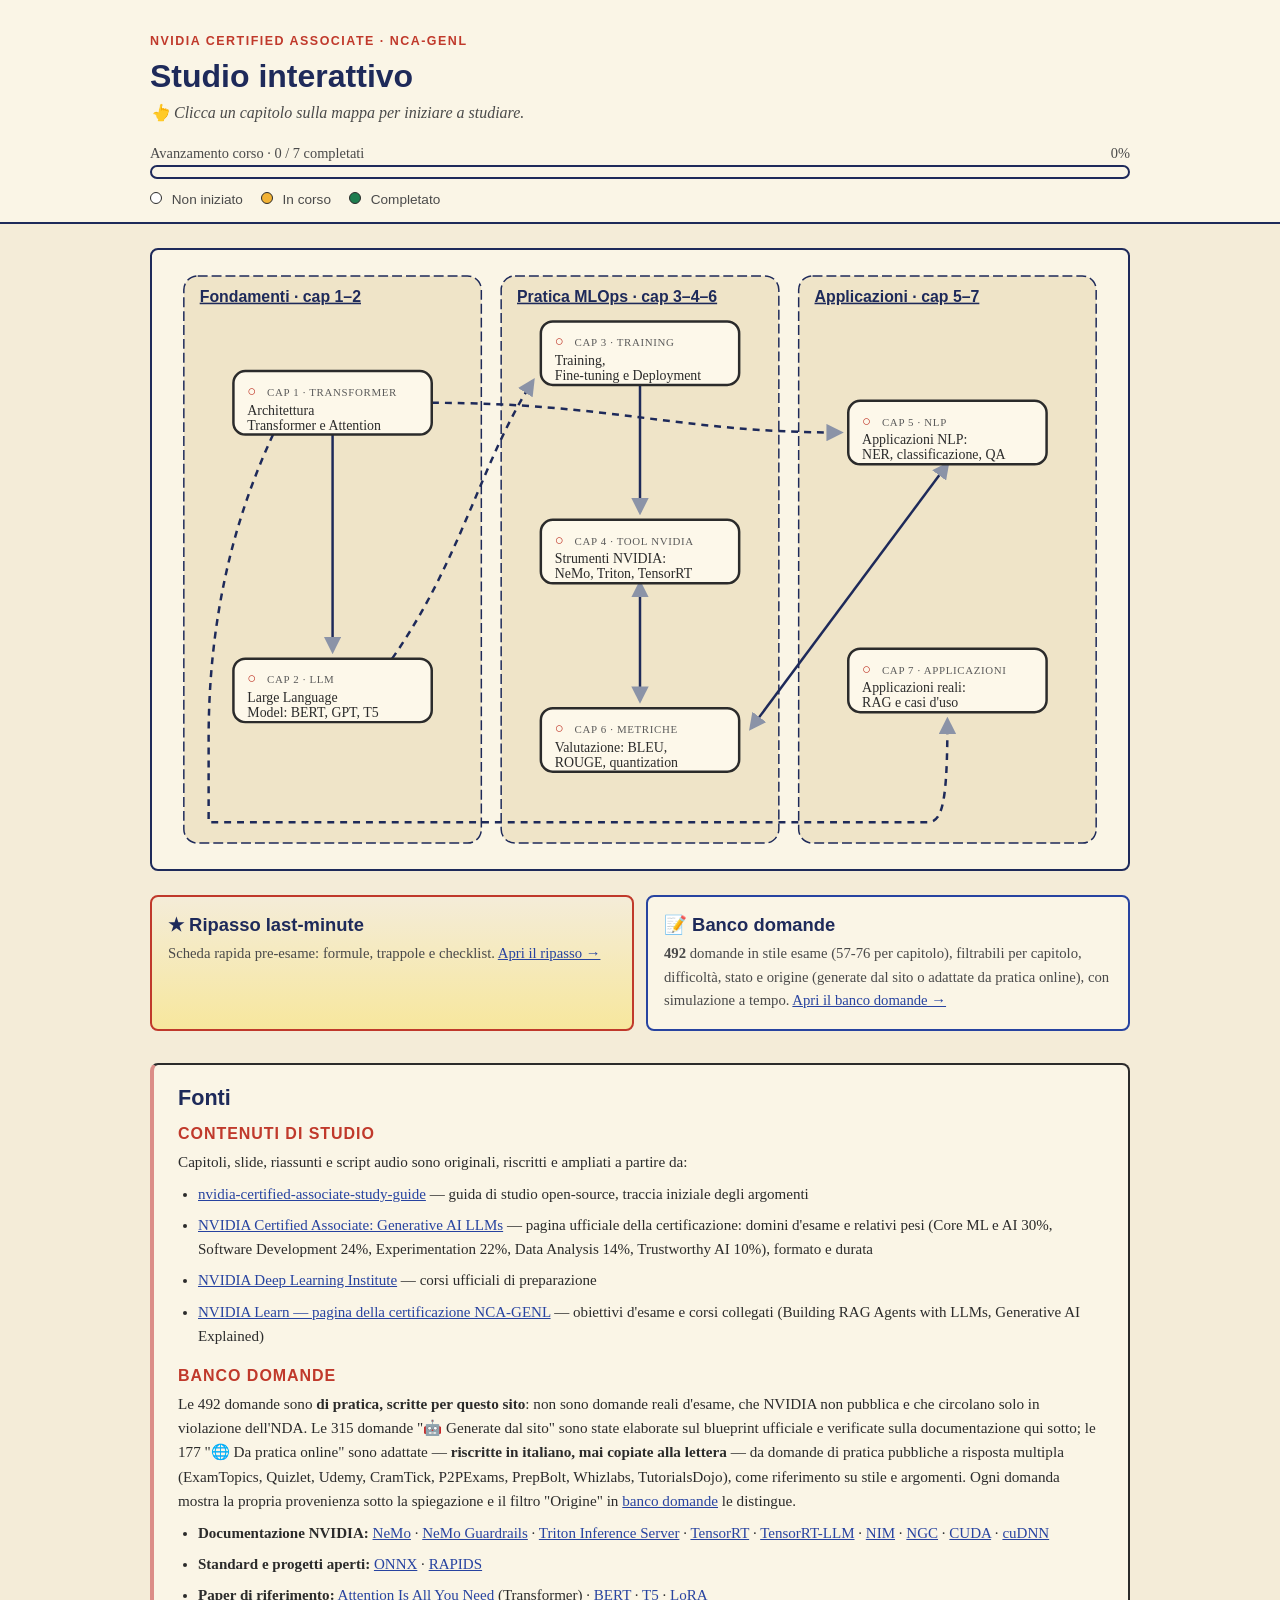
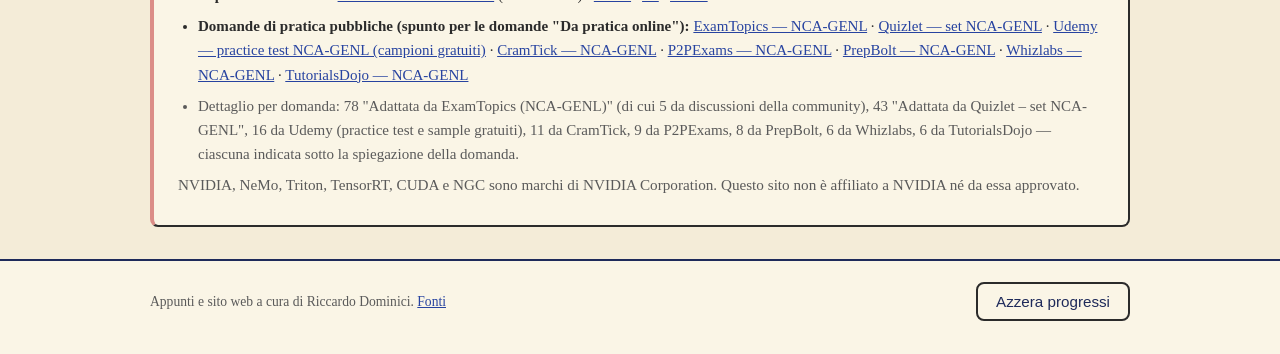
==== commit cab9277a: "Banco domande: solo domande già fatte nel filtro pratica online (492 totali) Rimosse 86 domande este" ====
--- a/index.html
+++ b/index.html
@@ -37,7 +37,7 @@
     <section class="areas-list">
       <div class="area-cards">
         <article class="area-card ripasso-card"><h3>★ Ripasso last-minute</h3><p>Scheda rapida pre-esame: formule, trappole e checklist. <a href="chapter.html?id=quick-ref">Apri il ripasso →</a></p></article>
-        <article class="area-card domande-card"><h3>📝 Banco domande</h3><p><strong id="qbank-count">554</strong> domande in stile esame (79-80 per capitolo), filtrabili per capitolo, difficoltà, stato e origine (generate dal sito o adattate da pratica online), con simulazione a tempo. <a href="domande.html">Apri il banco domande →</a></p></article>
+        <article class="area-card domande-card"><h3>📝 Banco domande</h3><p><strong id="qbank-count">492</strong> domande in stile esame (57-76 per capitolo), filtrabili per capitolo, difficoltà, stato e origine (generate dal sito o adattate da pratica online), con simulazione a tempo. <a href="domande.html">Apri il banco domande →</a></p></article>
       </div>
     </section>
 
@@ -55,12 +55,12 @@
 
       <h3>Banco domande</h3>
       <p>
-        Le 554 domande sono <strong>di pratica, scritte per questo sito</strong>: non sono domande reali
+        Le 492 domande sono <strong>di pratica, scritte per questo sito</strong>: non sono domande reali
         d'esame, che NVIDIA non pubblica e che circolano solo in violazione dell'NDA. Le 315 domande
         "🤖 Generate dal sito" sono state elaborate sul blueprint ufficiale e verificate sulla
-        documentazione qui sotto; le 239 "🌐 Da pratica online" sono adattate — <strong>riscritte in
-        italiano, mai copiate alla lettera</strong> — da materiale di pratica pubblico (indici di
-        argomenti, flashcard terminologiche, guide e post di chi ha passato l'esame), come
+        documentazione qui sotto; le 177 "🌐 Da pratica online" sono adattate — <strong>riscritte in
+        italiano, mai copiate alla lettera</strong> — da domande di pratica pubbliche a risposta multipla
+        (ExamTopics, Quizlet, Udemy, CramTick, P2PExams, PrepBolt, Whizlabs, TutorialsDojo), come
         riferimento su stile e argomenti. Ogni domanda mostra la propria
         provenienza sotto la spiegazione e il filtro "Origine" in
         <a href="domande.html">banco domande</a> le distingue.
@@ -87,27 +87,17 @@
           <a href="https://arxiv.org/abs/1910.10683">T5</a> ·
           <a href="https://arxiv.org/abs/2106.09685">LoRA</a>
         </li>
-        <li><strong>Materiale di pratica pubblico (spunto per le domande "Da pratica online"):</strong>
+        <li><strong>Domande di pratica pubbliche (spunto per le domande "Da pratica online"):</strong>
           <a href="https://www.examtopics.com/exams/nvidia/nca-genl/">ExamTopics — NCA-GENL</a> ·
           <a href="https://quizlet.com/search?query=NCA-GENL">Quizlet — set NCA-GENL</a> ·
-          <a href="https://github.com/search?q=NCA-GENL&type=repositories">GitHub — repo NCA-GENL</a> ·
-          <a href="https://github.com/NVIDIA/NeMo">NVIDIA/NeMo</a> ·
-          <a href="https://github.com/NVIDIA/GenerativeAIExamples">NVIDIA/GenerativeAIExamples</a> ·
+          <a href="https://www.udemy.com/">Udemy — practice test NCA-GENL (campioni gratuiti)</a> ·
           <a href="https://cramtick.com/nvidia/nca-genl-exam-questions.html">CramTick — NCA-GENL</a> ·
+          <a href="https://www.p2pexams.com/nvidia/nca-genl-questions">P2PExams — NCA-GENL</a> ·
           <a href="https://prepbolt.com/nvidia/nca-genl-practice-test.html">PrepBolt — NCA-GENL</a> ·
-          <a href="https://www.p2pexams.com/nvidia/nca-genl-questions">P2PExams — NCA-GENL</a> ·
-          <a href="https://www.udemy.com/">Udemy — practice test NCA-GENL (campioni gratuiti)</a> ·
           <a href="https://www.whizlabs.com/">Whizlabs — NCA-GENL</a> ·
-          <a href="https://tutorialsdojo.com/">TutorialsDojo — NCA-GENL</a> ·
-          <a href="https://medium.com/search?q=NCA-GENL">Medium — esperienze d'esame NCA-GENL</a> ·
-          <a href="https://medium.com/search?q=NCA-GENL">Medium — esperienze d'esame NCA-GENL</a> ·
-          <a href="https://docs.ragas.io/en/stable/concepts/metrics/available_metrics/">RAGAS — metriche</a> ·
-          <a href="https://www.trulens.org/">TruLens</a> ·
-          <a href="https://huggingface.co/docs/trl/">Hugging Face TRL (docs)</a> ·
-          <a href="https://build.nvidia.com/explore/discover">NVIDIA Build</a> ·
-          <a href="https://ngc.nvidia.com/setup/api-key">NGC — API key setup</a>
+          <a href="https://tutorialsdojo.com/">TutorialsDojo — NCA-GENL</a>
         </li>
-        <li class="muted small">Dettaglio per domanda: 74 "Adattata da ExamTopics (NCA-GENL)", 40 "Adattata da Quizlet – set NCA-GENL", 13 tra NVIDIA Learn e corsi NVIDIA DLI, 37 da guide ed esperienze su Medium, 12 da Udemy (practice test e sample gratuiti), 9 da documentazione RAGAS, 16 da repo GitHub della community (tra cui Awesome-NCA-GENL), 7 da CramTick, 6 da PrepBolt, 7 da P2PExams, 4 da Whizlabs, 3 da TutorialsDojo, 4 da TruLens, 4 da Hugging Face TRL e 3 da documentazione NeMo Guardrails — ciascuna indicata sotto la spiegazione della domanda.</li>
+        <li class="muted small">Dettaglio per domanda: 78 "Adattata da ExamTopics (NCA-GENL)" (di cui 5 da discussioni della community), 43 "Adattata da Quizlet – set NCA-GENL", 16 da Udemy (practice test e sample gratuiti), 11 da CramTick, 9 da P2PExams, 8 da PrepBolt, 6 da Whizlabs, 6 da TutorialsDojo — ciascuna indicata sotto la spiegazione della domanda.</li>
       </ul>
       <p class="muted small">
         NVIDIA, NeMo, Triton, TensorRT, CUDA e NGC sono marchi di NVIDIA Corporation.
--- a/style.css
+++ b/style.css
@@ -533,26 +533,6 @@
   color: var(--inchiostro-blu);
   font-size: 0.95rem;
 }
-.qtag {
-  font-family: var(--font-ui);
-  font-size: 0.72rem;
-  padding: 2px 8px;
-  border: 1px solid var(--inchiostro);
-  border-radius: var(--radius);
-  color: var(--inchiostro);
-  background: #fdf8ea;
-  white-space: nowrap;
-}
-.qtag.area-fondamenti { border-color: var(--penna-blu); color: var(--penna-blu); }
-.qtag.area-mlops { border-color: #b07d10; color: #8a610c; }
-.qtag.area-applicazioni { border-color: var(--penna-verde); color: var(--penna-verde); }
-.qtag.diff-facile { border-style: dashed; color: #5a5a5a; }
-.qtag.diff-media { background: rgba(250, 225, 90, 0.35); }
-.qtag.diff-difficile { border-color: var(--penna-rossa); color: var(--penna-rossa); font-weight: 700; }
-.qtag.tag { opacity: 0.75; font-style: italic; }
-.qtag.origin-ai { border-style: dotted; }
-.qtag.origin-esterna { background: rgba(144, 199, 255, 0.35); font-weight: 700; }
-
 .star {
   margin-left: auto;
   background: transparent;
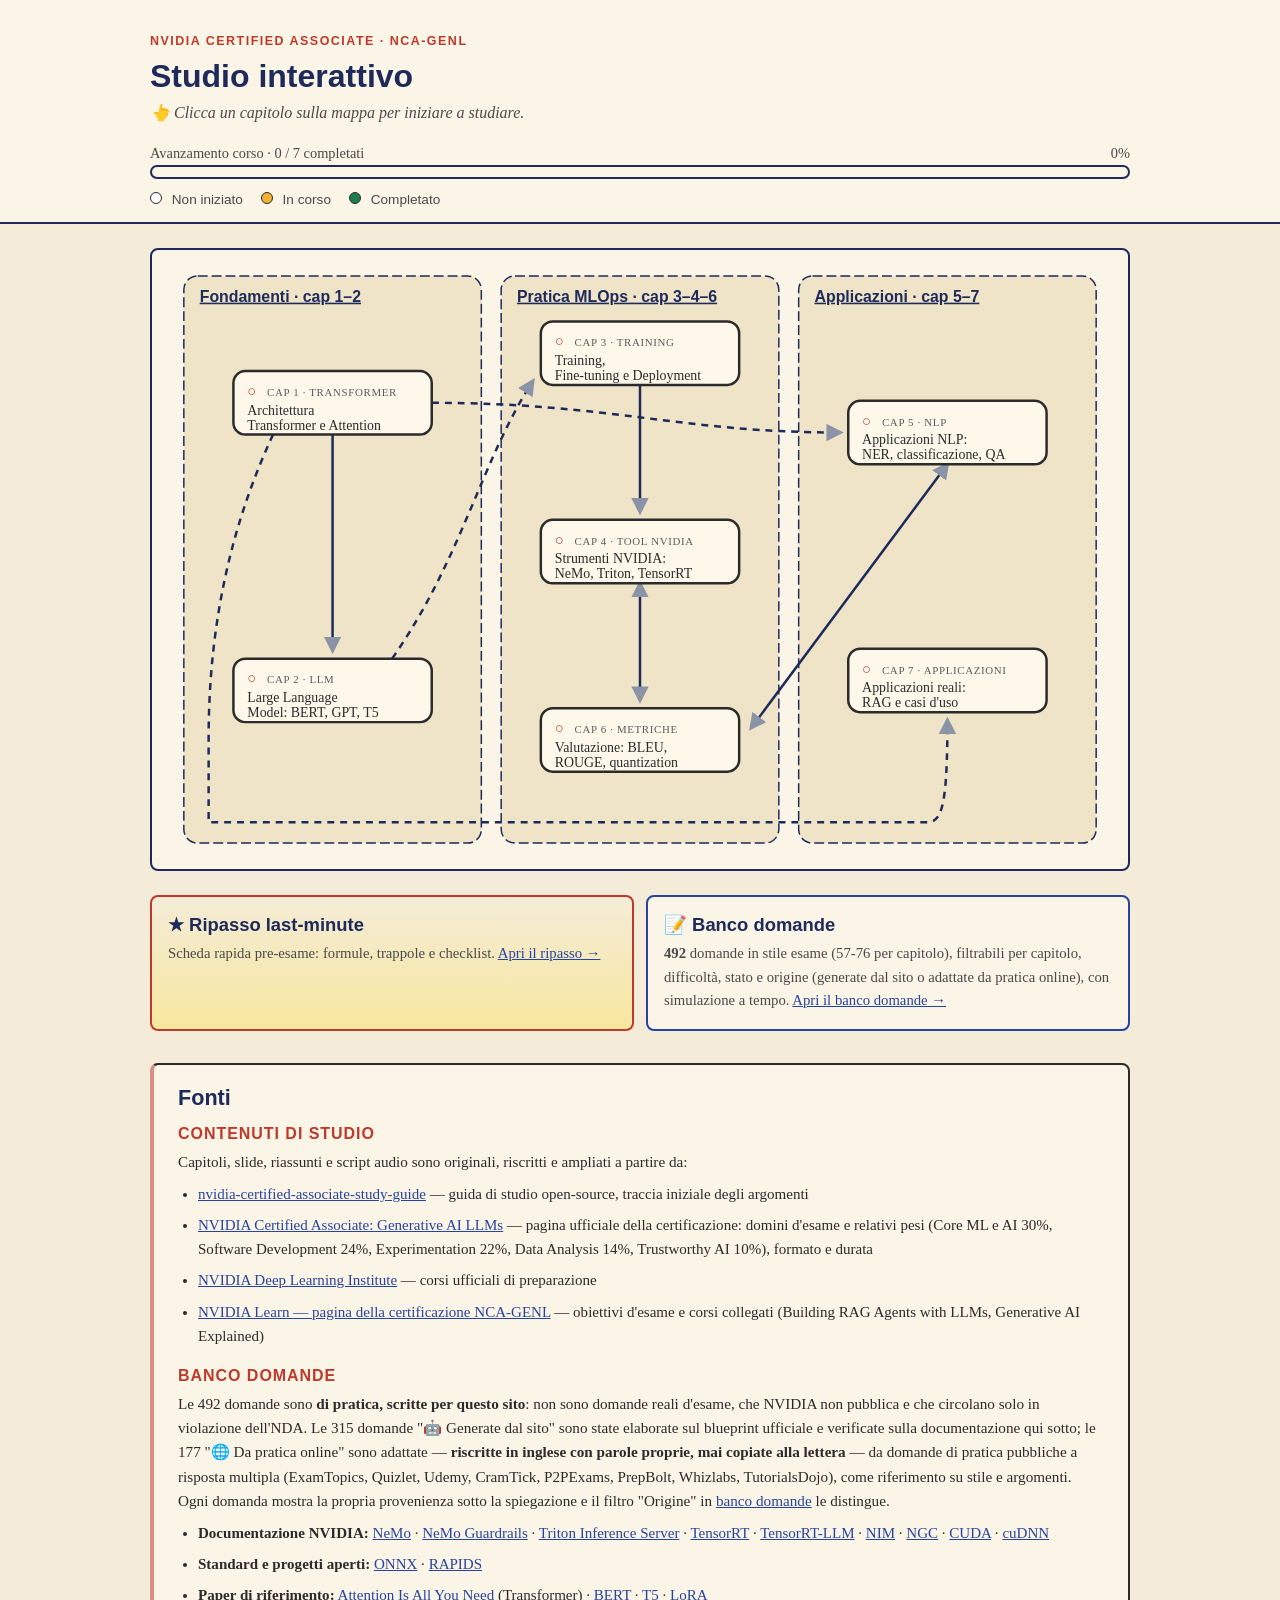
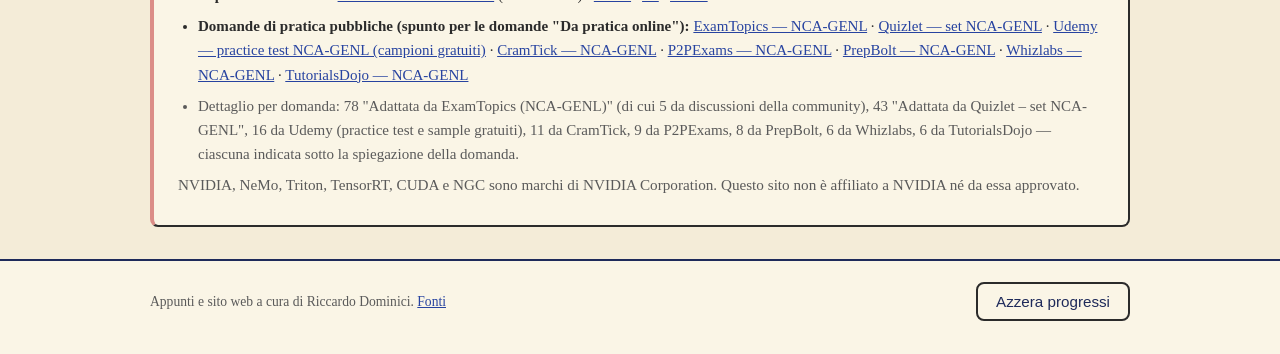
==== commit 3f92b391: "Banco domande interamente in inglese (492 domande) Tradotte q, options, explain e tags di tutte le d" ====
--- a/index.html
+++ b/index.html
@@ -59,7 +59,7 @@
         d'esame, che NVIDIA non pubblica e che circolano solo in violazione dell'NDA. Le 315 domande
         "🤖 Generate dal sito" sono state elaborate sul blueprint ufficiale e verificate sulla
         documentazione qui sotto; le 177 "🌐 Da pratica online" sono adattate — <strong>riscritte in
-        italiano, mai copiate alla lettera</strong> — da domande di pratica pubbliche a risposta multipla
+        inglese con parole proprie, mai copiate alla lettera</strong> — da domande di pratica pubbliche a risposta multipla
         (ExamTopics, Quizlet, Udemy, CramTick, P2PExams, PrepBolt, Whizlabs, TutorialsDojo), come
         riferimento su stile e argomenti. Ogni domanda mostra la propria
         provenienza sotto la spiegazione e il filtro "Origine" in
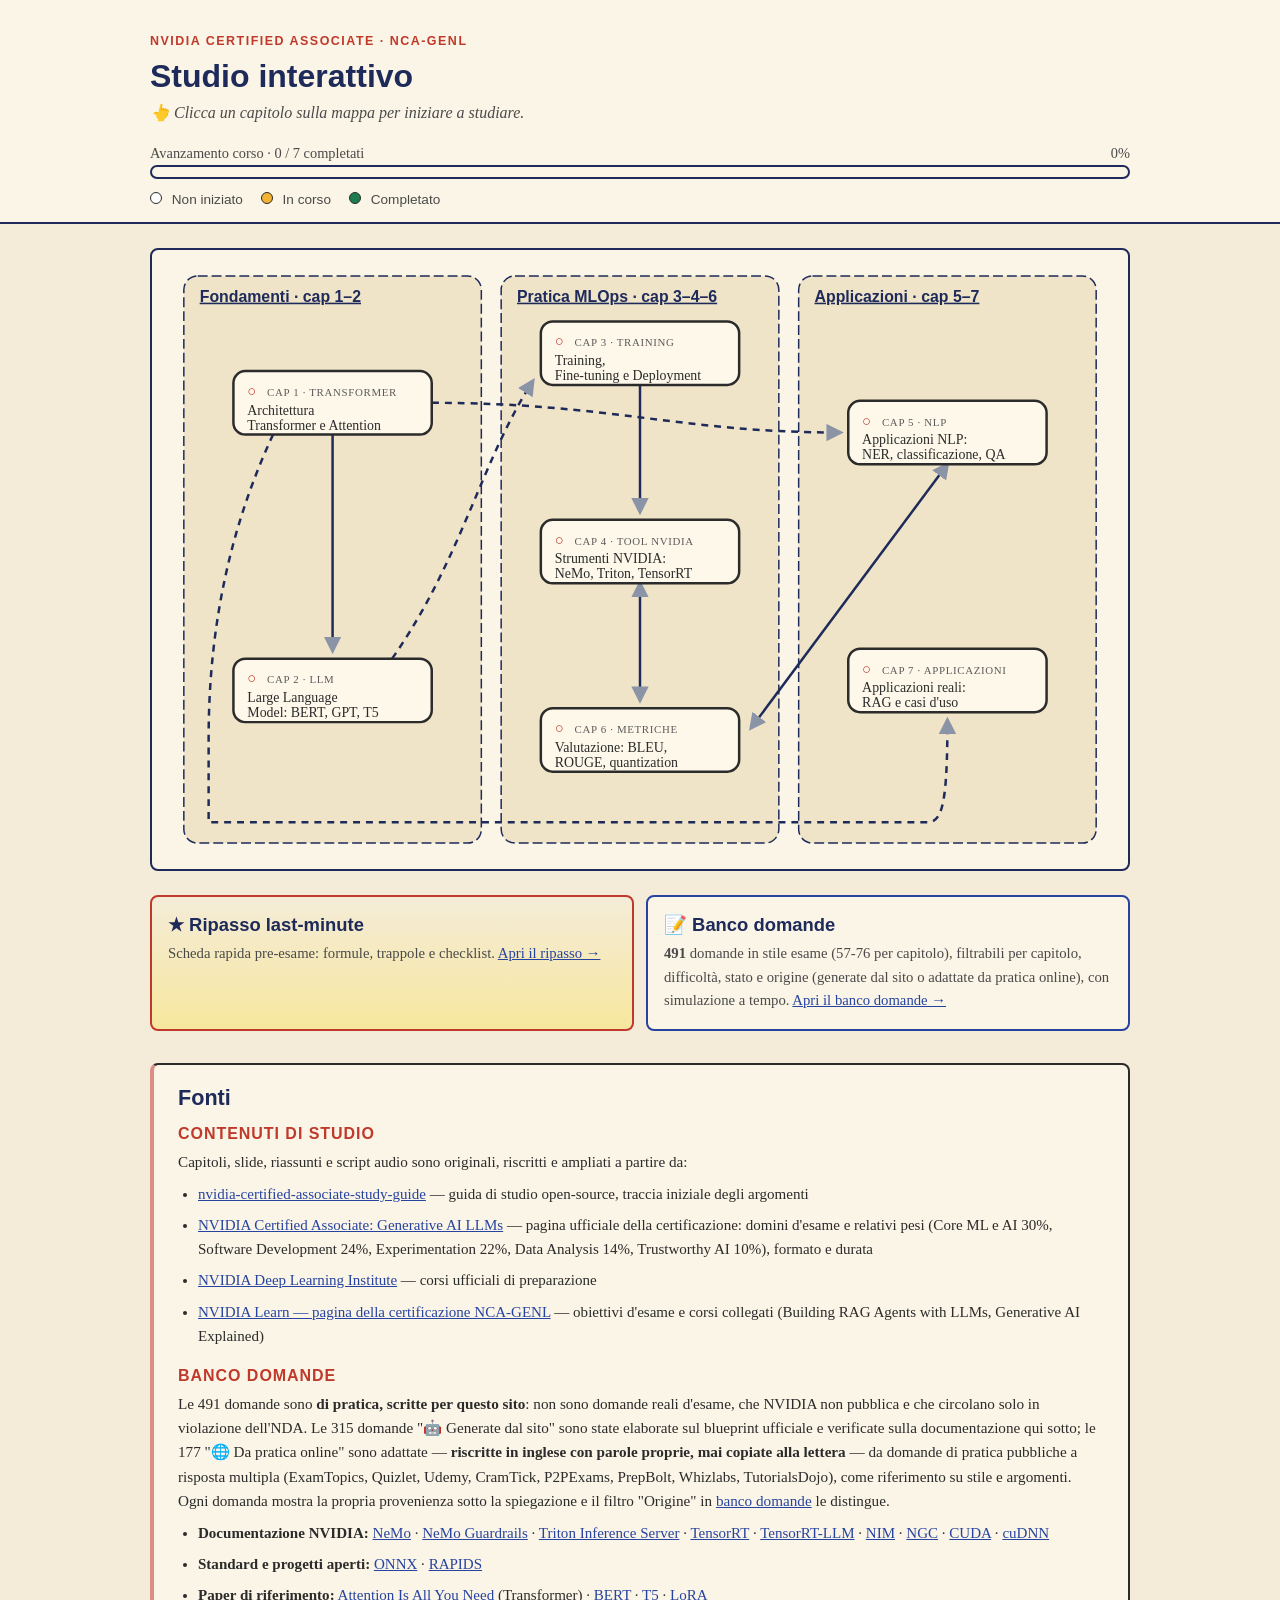
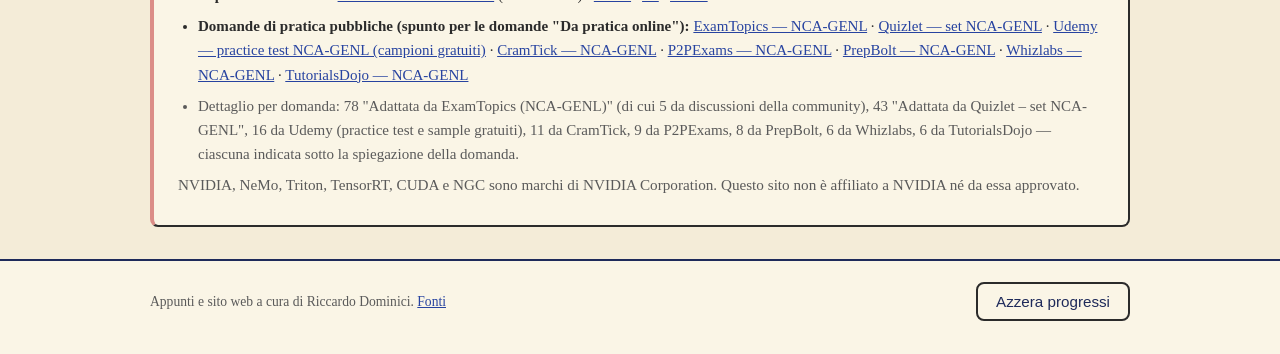
==== commit d2651768: "Banco domande: rimossa l'unica domanda su RAGAS (491 totali) RAGAS è un framework di terze parti non" ====
--- a/index.html
+++ b/index.html
@@ -37,7 +37,7 @@
     <section class="areas-list">
       <div class="area-cards">
         <article class="area-card ripasso-card"><h3>★ Ripasso last-minute</h3><p>Scheda rapida pre-esame: formule, trappole e checklist. <a href="chapter.html?id=quick-ref">Apri il ripasso →</a></p></article>
-        <article class="area-card domande-card"><h3>📝 Banco domande</h3><p><strong id="qbank-count">492</strong> domande in stile esame (57-76 per capitolo), filtrabili per capitolo, difficoltà, stato e origine (generate dal sito o adattate da pratica online), con simulazione a tempo. <a href="domande.html">Apri il banco domande →</a></p></article>
+        <article class="area-card domande-card"><h3>📝 Banco domande</h3><p><strong id="qbank-count">491</strong> domande in stile esame (57-76 per capitolo), filtrabili per capitolo, difficoltà, stato e origine (generate dal sito o adattate da pratica online), con simulazione a tempo. <a href="domande.html">Apri il banco domande →</a></p></article>
       </div>
     </section>
 
@@ -55,7 +55,7 @@
 
       <h3>Banco domande</h3>
       <p>
-        Le 492 domande sono <strong>di pratica, scritte per questo sito</strong>: non sono domande reali
+        Le 491 domande sono <strong>di pratica, scritte per questo sito</strong>: non sono domande reali
         d'esame, che NVIDIA non pubblica e che circolano solo in violazione dell'NDA. Le 315 domande
         "🤖 Generate dal sito" sono state elaborate sul blueprint ufficiale e verificate sulla
         documentazione qui sotto; le 177 "🌐 Da pratica online" sono adattate — <strong>riscritte in
